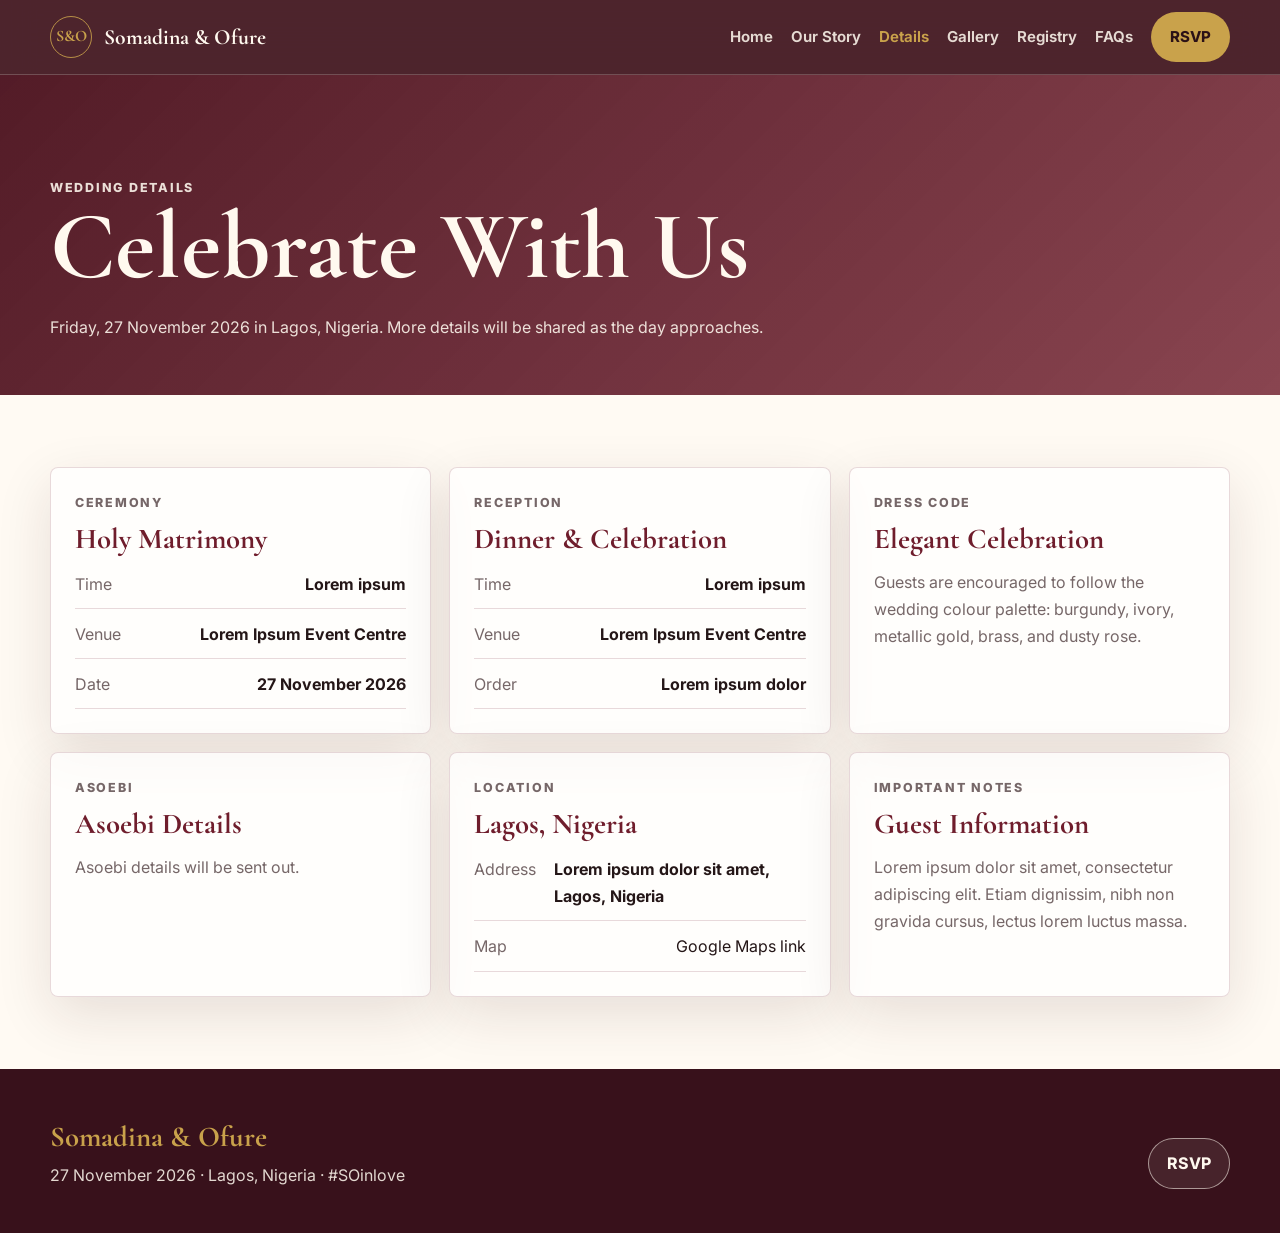
==== details.html @ b365c879 "commit1" ====
<!doctype html>
<html lang="en">
<head>
  <meta charset="utf-8">
  <meta name="viewport" content="width=device-width, initial-scale=1">
  <title>Wedding Details | Somadina &amp; Ofure</title>
  <link rel="preconnect" href="https://fonts.googleapis.com">
  <link rel="preconnect" href="https://fonts.gstatic.com" crossorigin>
  <link href="https://fonts.googleapis.com/css2?family=Cormorant+Garamond:wght@600;700&family=Inter:wght@400;600;700;800&display=swap" rel="stylesheet">
  <link rel="stylesheet" href="css/styles.css">
</head>
<body style="--hero-image: url('Harold & Somadina/JH Intro-98.jpg');">
  <header class="site-header"><nav class="nav" aria-label="Main navigation"><a class="brand" href="index.html"><span class="monogram">S&amp;O</span><span>Somadina &amp; Ofure</span></a><button class="nav-toggle" type="button" data-nav-toggle aria-label="Open menu" aria-expanded="false"><span></span></button><div class="nav-links"><a href="index.html">Home</a><a href="story.html">Our Story</a><a href="details.html">Details</a><a href="gallery.html">Gallery</a><a href="registry.html">Registry</a><a href="faq.html">FAQs</a><a class="rsvp-link" href="rsvp.html">RSVP</a></div></nav></header>
  <main>
    <section class="page-hero"><div class="hero-inner"><p class="eyebrow">Wedding Details</p><h1>Celebrate With Us</h1><p>Friday, 27 November 2026 in Lagos, Nigeria. More details will be shared as the day approaches.</p></div></section>
    <section class="section">
      <div class="grid grid-3">
        <article class="card card-pad reveal"><p class="eyebrow">Ceremony</p><h3>Holy Matrimony</h3><ul class="details-list"><li><span>Time</span><strong>Lorem ipsum</strong></li><li><span>Venue</span><strong>Lorem Ipsum Event Centre</strong></li><li><span>Date</span><strong>27 November 2026</strong></li></ul></article>
        <article class="card card-pad reveal"><p class="eyebrow">Reception</p><h3>Dinner &amp; Celebration</h3><ul class="details-list"><li><span>Time</span><strong>Lorem ipsum</strong></li><li><span>Venue</span><strong>Lorem Ipsum Event Centre</strong></li><li><span>Order</span><strong>Lorem ipsum dolor</strong></li></ul></article>
        <article class="card card-pad reveal"><p class="eyebrow">Dress Code</p><h3>Elegant Celebration</h3><p>Guests are encouraged to follow the wedding colour palette: burgundy, ivory, metallic gold, brass, and dusty rose.</p></article>
        <article class="card card-pad reveal"><p class="eyebrow">Asoebi</p><h3>Asoebi Details</h3><p>Asoebi details will be sent out.</p></article>
        <article class="card card-pad reveal"><p class="eyebrow">Location</p><h3>Lagos, Nigeria</h3><ul class="details-list"><li><span>Address</span><strong>Lorem ipsum dolor sit amet, Lagos, Nigeria</strong></li><li><span>Map</span><a href="#">Google Maps link</a></li></ul></article>
        <article class="card card-pad reveal"><p class="eyebrow">Important Notes</p><h3>Guest Information</h3><p>Lorem ipsum dolor sit amet, consectetur adipiscing elit. Etiam dignissim, nibh non gravida cursus, lectus lorem luctus massa.</p></article>
      </div>
    </section>
  </main>
  <footer class="site-footer"><div class="footer-inner"><div><strong>Somadina &amp; Ofure</strong><span>27 November 2026 &middot; Lagos, Nigeria &middot; #SOinlove</span></div><a class="btn btn-secondary" href="rsvp.html">RSVP</a></div></footer>
  <script src="js/main.js"></script>
</body>
</html>
---- css/styles.css ----
:root {
  --burgundy: #6f1d2c;
  --ivory: #fff9ef;
  --metallic-gold: #c9a24b;
  --brass: #a77a34;
  --dusty-rose: #d9a7a5;
  --deep-text: #241617;
  --muted-text: #766768;
  --border-color: rgba(111, 29, 44, 0.16);
  --background-color: #fffaf3;
  --white: #ffffff;
  --shadow: 0 18px 55px rgba(57, 24, 24, 0.12);
  --radius: 8px;
}

* {
  box-sizing: border-box;
}

html {
  scroll-behavior: smooth;
}

body {
  margin: 0;
  color: var(--deep-text);
  background: var(--background-color);
  font-family: "Inter", "Segoe UI", Arial, sans-serif;
  line-height: 1.7;
}

body.menu-open {
  overflow: hidden;
}

img {
  display: block;
  max-width: 100%;
}

a {
  color: inherit;
  text-decoration: none;
}

button,
input {
  font: inherit;
}

:focus-visible {
  outline: 3px solid rgba(201, 162, 75, 0.75);
  outline-offset: 3px;
}

.site-header {
  position: sticky;
  top: 0;
  z-index: 50;
  border-bottom: 1px solid rgba(255, 249, 239, 0.2);
  background: rgba(62, 18, 28, 0.92);
  color: var(--ivory);
  backdrop-filter: blur(18px);
}

.nav {
  width: min(1180px, calc(100% - 32px));
  margin: 0 auto;
  min-height: 74px;
  display: flex;
  align-items: center;
  justify-content: space-between;
  gap: 20px;
}

.brand {
  display: inline-flex;
  align-items: center;
  gap: 12px;
  font-family: "Cormorant Garamond", Georgia, serif;
  font-size: 1.35rem;
  font-weight: 700;
  letter-spacing: 0;
}

.monogram {
  width: 42px;
  height: 42px;
  display: grid;
  place-items: center;
  border: 1px solid rgba(201, 162, 75, 0.85);
  color: var(--metallic-gold);
  border-radius: 50%;
  font-family: "Cormorant Garamond", Georgia, serif;
  font-size: 1rem;
}

.nav-toggle {
  display: inline-grid;
  width: 44px;
  height: 44px;
  place-items: center;
  border: 1px solid rgba(255, 249, 239, 0.35);
  border-radius: 50%;
  color: var(--ivory);
  background: transparent;
  cursor: pointer;
}

.nav-toggle span,
.nav-toggle span::before,
.nav-toggle span::after {
  width: 19px;
  height: 2px;
  display: block;
  background: currentColor;
  content: "";
  transition: transform 0.25s ease, opacity 0.25s ease;
}

.nav-toggle span::before {
  transform: translateY(-7px);
}

.nav-toggle span::after {
  transform: translateY(5px);
}

.menu-open .nav-toggle span {
  background: transparent;
}

.menu-open .nav-toggle span::before {
  background: var(--ivory);
  transform: translateY(2px) rotate(45deg);
}

.menu-open .nav-toggle span::after {
  background: var(--ivory);
  transform: translateY(0) rotate(-45deg);
}

.nav-links {
  position: fixed;
  inset: 74px 0 auto 0;
  display: none;
  flex-direction: column;
  gap: 10px;
  padding: 22px 24px 28px;
  border-bottom: 1px solid rgba(255, 249, 239, 0.16);
  background: rgba(62, 18, 28, 0.98);
}

.menu-open .nav-links {
  display: flex;
}

.nav-links a {
  padding: 10px 0;
  color: rgba(255, 249, 239, 0.86);
  font-size: 0.94rem;
  font-weight: 650;
}

.nav-links a.active,
.nav-links a:hover {
  color: var(--metallic-gold);
}

.nav-links .rsvp-link,
.btn {
  display: inline-flex;
  align-items: center;
  justify-content: center;
  min-height: 44px;
  padding: 11px 18px;
  border: 1px solid transparent;
  border-radius: 999px;
  cursor: pointer;
  font-weight: 750;
  transition: transform 0.2s ease, background 0.2s ease, color 0.2s ease, border-color 0.2s ease;
}

.nav-links .rsvp-link,
.btn-primary {
  background: var(--metallic-gold);
  color: #2b1116;
}

.btn-secondary {
  border-color: rgba(255, 249, 239, 0.55);
  color: var(--ivory);
  background: rgba(255, 249, 239, 0.08);
}

.btn-outline {
  border-color: var(--border-color);
  color: var(--burgundy);
  background: transparent;
}

.btn:hover,
.nav-links .rsvp-link:hover {
  transform: translateY(-2px);
}

.hero {
  min-height: calc(100vh - 74px);
  min-height: calc(100svh - 74px);
  display: grid;
  align-items: end;
  padding: 96px 0 44px;
  color: var(--ivory);
  background:
    linear-gradient(180deg, rgba(63, 16, 28, 0.42), rgba(63, 16, 28, 0.92)),
    var(--hero-image) center/cover no-repeat;
}

.hero-inner,
.section,
.footer-inner {
  width: min(1180px, calc(100% - 32px));
  margin: 0 auto;
}

.eyebrow {
  margin: 0 0 10px;
  color: var(--metallic-gold);
  font-size: 0.78rem;
  font-weight: 800;
  letter-spacing: 0.14em;
  text-transform: uppercase;
}

h1,
h2,
h3 {
  margin: 0;
  font-family: "Cormorant Garamond", Georgia, serif;
  font-weight: 700;
  line-height: 1.02;
}

.hero h1 {
  max-width: 900px;
  font-size: clamp(4rem, 15vw, 9rem);
}

.hero-meta {
  display: flex;
  flex-wrap: wrap;
  gap: 10px 18px;
  margin: 18px 0 28px;
  color: rgba(255, 249, 239, 0.9);
  font-weight: 650;
}

.hero-actions,
.cta-row {
  display: flex;
  flex-wrap: wrap;
  gap: 12px;
}

.countdown {
  display: grid;
  grid-template-columns: repeat(2, minmax(0, 1fr));
  gap: 10px;
  margin-top: 34px;
  max-width: 620px;
}

.countdown div {
  padding: 14px 12px;
  border: 1px solid rgba(255, 249, 239, 0.2);
  border-radius: var(--radius);
  background: rgba(255, 249, 239, 0.1);
  backdrop-filter: blur(10px);
}

.countdown strong {
  display: block;
  font-family: "Cormorant Garamond", Georgia, serif;
  font-size: 2.1rem;
  line-height: 1;
}

.countdown span {
  color: rgba(255, 249, 239, 0.78);
  font-size: 0.78rem;
  font-weight: 750;
  text-transform: uppercase;
}

.page-hero {
  padding: 84px 0 54px;
  color: var(--ivory);
  background:
    linear-gradient(135deg, rgba(76, 18, 31, 0.96), rgba(111, 29, 44, 0.82)),
    var(--hero-image) center/cover no-repeat;
}

.page-hero p {
  max-width: 740px;
  margin: 18px 0 0;
  color: rgba(255, 249, 239, 0.88);
}

.page-hero h1 {
  font-size: clamp(3rem, 14vw, 6rem);
}

.section {
  padding: 72px 0;
}

.section-narrow {
  max-width: 860px;
}

.section-title {
  margin-bottom: 28px;
}

.section-title h2 {
  color: var(--burgundy);
  font-size: clamp(2.4rem, 9vw, 4.6rem);
}

.section-title p {
  max-width: 700px;
  margin: 12px 0 0;
  color: var(--muted-text);
}

.gold-divider {
  width: 88px;
  height: 1px;
  margin: 22px 0;
  background: linear-gradient(90deg, var(--metallic-gold), transparent);
}

.grid {
  display: grid;
  gap: 18px;
}

.grid-2,
.grid-3 {
  grid-template-columns: 1fr;
}

.card {
  border: 1px solid var(--border-color);
  border-radius: var(--radius);
  background: rgba(255, 255, 255, 0.72);
  box-shadow: var(--shadow);
}

.card-pad {
  padding: 24px;
}

.card h3 {
  color: var(--burgundy);
  font-size: 1.8rem;
}

.card p {
  color: var(--muted-text);
}

.scripture {
  position: relative;
  padding: 34px 0;
  font-family: "Cormorant Garamond", Georgia, serif;
  color: var(--burgundy);
  font-size: clamp(2rem, 8vw, 3.7rem);
  line-height: 1.1;
}

.welcome-copy p {
  color: var(--muted-text);
}

.feature-image {
  min-height: 420px;
  border-radius: var(--radius);
  background: var(--hero-image) center/cover no-repeat;
  box-shadow: var(--shadow);
}

.preview-strip {
  display: grid;
  grid-template-columns: repeat(2, minmax(0, 1fr));
  gap: 10px;
}

.preview-strip img {
  width: 100%;
  aspect-ratio: 1 / 1.18;
  object-fit: cover;
  border-radius: var(--radius);
}

.story-body {
  max-width: 820px;
  margin: 0 auto;
  color: #3a2829;
  font-size: 1.05rem;
}

.story-body p {
  margin: 0 0 22px;
}

.story-callout {
  margin: 34px 0;
  padding: 26px;
  border-left: 4px solid var(--metallic-gold);
  background: #fff;
  color: var(--burgundy);
  font-family: "Cormorant Garamond", Georgia, serif;
  font-size: 1.7rem;
  line-height: 1.2;
  box-shadow: var(--shadow);
}

.details-list {
  display: grid;
  gap: 12px;
  margin: 18px 0 0;
  padding: 0;
  list-style: none;
}

.details-list li {
  display: flex;
  justify-content: space-between;
  gap: 18px;
  padding-bottom: 10px;
  border-bottom: 1px solid var(--border-color);
}

.details-list span:first-child {
  color: var(--muted-text);
}

.gallery-grid {
  column-count: 1;
  column-gap: 14px;
}

.gallery-item {
  width: 100%;
  margin: 0 0 14px;
  padding: 0;
  border: 0;
  border-radius: var(--radius);
  overflow: hidden;
  background: transparent;
  cursor: zoom-in;
  break-inside: avoid;
  box-shadow: 0 12px 38px rgba(57, 24, 24, 0.12);
}

.gallery-item img {
  width: 100%;
  height: auto;
  transition: transform 0.35s ease, filter 0.35s ease;
}

.gallery-item:hover img {
  transform: scale(1.035);
  filter: saturate(1.08);
}

.lightbox {
  position: fixed;
  inset: 0;
  z-index: 100;
  display: none;
  align-items: center;
  justify-content: center;
  padding: 70px 16px 28px;
  background: rgba(25, 10, 14, 0.92);
}

.lightbox.open {
  display: flex;
}

.lightbox img {
  max-width: min(100%, 1120px);
  max-height: 82vh;
  object-fit: contain;
  border-radius: var(--radius);
}

.lightbox button {
  position: absolute;
  border: 1px solid rgba(255, 249, 239, 0.28);
  border-radius: 50%;
  color: var(--ivory);
  background: rgba(255, 249, 239, 0.1);
  cursor: pointer;
}

.lightbox-close {
  top: 18px;
  right: 18px;
  width: 46px;
  height: 46px;
}

.lightbox-prev,
.lightbox-next {
  top: 50%;
  width: 44px;
  height: 44px;
}

.lightbox-prev {
  left: 14px;
}

.lightbox-next {
  right: 14px;
}

.toast {
  position: fixed;
  left: 50%;
  bottom: 24px;
  z-index: 120;
  padding: 12px 18px;
  border-radius: 999px;
  color: var(--ivory);
  background: var(--burgundy);
  opacity: 0;
  pointer-events: none;
  transform: translate(-50%, 14px);
  transition: opacity 0.22s ease, transform 0.22s ease;
}

.toast.show {
  opacity: 1;
  transform: translate(-50%, 0);
}

.account-number {
  font-size: 1.35rem;
  font-weight: 850;
  color: var(--burgundy);
}

.gift-actions {
  display: flex;
  flex-wrap: wrap;
  gap: 10px;
  margin-top: 18px;
}

.faq-item {
  border-bottom: 1px solid var(--border-color);
}

.faq-question {
  width: 100%;
  display: flex;
  justify-content: space-between;
  gap: 18px;
  padding: 20px 0;
  border: 0;
  color: var(--burgundy);
  background: transparent;
  cursor: pointer;
  text-align: left;
  font-weight: 800;
}

.faq-question::after {
  content: "+";
  color: var(--metallic-gold);
  font-size: 1.4rem;
}

.faq-item.open .faq-question::after {
  content: "-";
}

.faq-answer {
  display: none;
  padding: 0 0 22px;
  color: var(--muted-text);
}

.faq-item.open .faq-answer {
  display: block;
}

.rsvp-frame {
  min-height: 620px;
  overflow: hidden;
}

.rsvp-frame iframe {
  width: 100%;
  min-height: 620px;
  border: 0;
  background: var(--white);
}

.rsvp-closed .rsvp-frame {
  display: none;
}

.closed-banner {
  display: none;
  padding: 24px;
  border: 1px solid rgba(111, 29, 44, 0.24);
  border-radius: var(--radius);
  color: var(--burgundy);
  background: rgba(217, 167, 165, 0.2);
  font-weight: 800;
}

.rsvp-closed .closed-banner {
  display: block;
}

.site-footer {
  padding: 44px 0;
  color: rgba(255, 249, 239, 0.86);
  background: #38111b;
}

.footer-inner {
  display: grid;
  gap: 20px;
}

.footer-inner strong {
  display: block;
  color: var(--metallic-gold);
  font-family: "Cormorant Garamond", Georgia, serif;
  font-size: 1.8rem;
}

.reveal {
  opacity: 0;
  transform: translateY(18px);
  transition: opacity 0.6s ease, transform 0.6s ease;
}

.reveal.in-view {
  opacity: 1;
  transform: translateY(0);
}

@media (min-width: 620px) {
  .countdown {
    grid-template-columns: repeat(4, minmax(0, 1fr));
  }

  .preview-strip {
    grid-template-columns: repeat(4, minmax(0, 1fr));
  }

  .gallery-grid {
    column-count: 2;
  }
}

@media (min-width: 860px) {
  .nav-toggle {
    display: none;
  }

  .nav-links {
    position: static;
    display: flex;
    flex-direction: row;
    align-items: center;
    gap: 18px;
    padding: 0;
    border: 0;
    background: transparent;
  }

  .nav-links a {
    padding: 0;
  }

  .grid-2 {
    grid-template-columns: repeat(2, minmax(0, 1fr));
  }

  .grid-3 {
    grid-template-columns: repeat(3, minmax(0, 1fr));
  }

  .gallery-grid {
    column-count: 3;
  }

  .footer-inner {
    grid-template-columns: 1fr auto;
    align-items: end;
  }
}

@media (min-width: 1180px) {
  .gallery-grid {
    column-count: 4;
  }
}
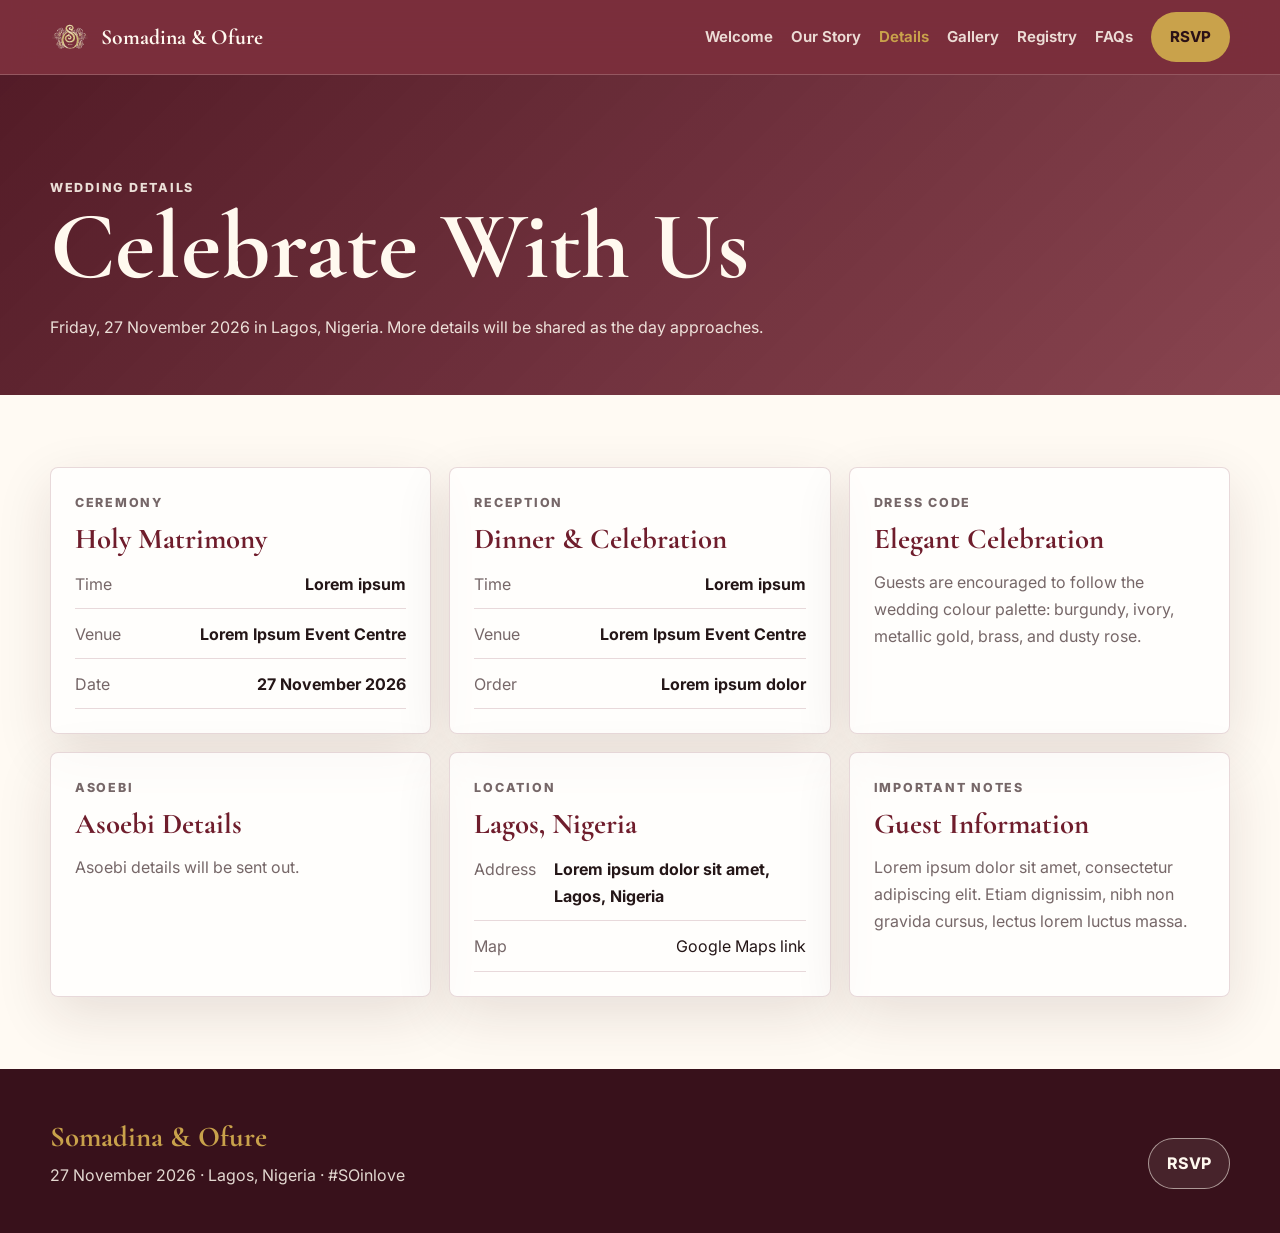
==== commit be709e1d: "page edits" ====
--- a/details.html
+++ b/details.html
@@ -3,14 +3,16 @@
 <head>
   <meta charset="utf-8">
   <meta name="viewport" content="width=device-width, initial-scale=1">
+  <style>html{background:#6f1d2c;}</style>
   <title>Wedding Details | Somadina &amp; Ofure</title>
   <link rel="preconnect" href="https://fonts.googleapis.com">
   <link rel="preconnect" href="https://fonts.gstatic.com" crossorigin>
   <link href="https://fonts.googleapis.com/css2?family=Cormorant+Garamond:wght@600;700&family=Inter:wght@400;600;700;800&display=swap" rel="stylesheet">
+  <link rel="icon" href="assets/favicon and logo.png" type="image/png">
   <link rel="stylesheet" href="css/styles.css">
 </head>
 <body style="--hero-image: url('Harold & Somadina/JH Intro-98.jpg');">
-  <header class="site-header"><nav class="nav" aria-label="Main navigation"><a class="brand" href="index.html"><span class="monogram">S&amp;O</span><span>Somadina &amp; Ofure</span></a><button class="nav-toggle" type="button" data-nav-toggle aria-label="Open menu" aria-expanded="false"><span></span></button><div class="nav-links"><a href="index.html">Home</a><a href="story.html">Our Story</a><a href="details.html">Details</a><a href="gallery.html">Gallery</a><a href="registry.html">Registry</a><a href="faq.html">FAQs</a><a class="rsvp-link" href="rsvp.html">RSVP</a></div></nav></header>
+  <header class="site-header"><nav class="nav" aria-label="Main navigation"><a class="brand" href="index.html"><img class="brand-logo" src="assets/favicon and logo.png" alt="Somadina &amp; Ofure"><span>Somadina &amp; Ofure</span></a><button class="nav-toggle" type="button" data-nav-toggle aria-label="Open menu" aria-expanded="false"><span></span></button><div class="nav-links"><a href="home.html">Welcome</a><a href="story.html">Our Story</a><a href="details.html">Details</a><a href="gallery.html">Gallery</a><a href="registry.html">Registry</a><a href="faq.html">FAQs</a><a class="rsvp-link" href="rsvp.html">RSVP</a></div></nav></header>
   <main>
     <section class="page-hero"><div class="hero-inner"><p class="eyebrow">Wedding Details</p><h1>Celebrate With Us</h1><p>Friday, 27 November 2026 in Lagos, Nigeria. More details will be shared as the day approaches.</p></div></section>
     <section class="section">
@@ -25,6 +27,6 @@
     </section>
   </main>
   <footer class="site-footer"><div class="footer-inner"><div><strong>Somadina &amp; Ofure</strong><span>27 November 2026 &middot; Lagos, Nigeria &middot; #SOinlove</span></div><a class="btn btn-secondary" href="rsvp.html">RSVP</a></div></footer>
-  <script src="js/main.js"></script>
+  <script src="js/main.js?v=20260717-homepage"></script>
 </body>
 </html>
--- a/css/styles.css
+++ b/css/styles.css
@@ -13,6 +13,24 @@
   --radius: 8px;
 }
 
+@view-transition {
+  navigation: auto;
+}
+
+::view-transition-old(root),
+::view-transition-new(root) {
+  animation-duration: 0.55s;
+  animation-timing-function: ease;
+}
+
+@media (prefers-reduced-motion: reduce) {
+  ::view-transition-group(*),
+  ::view-transition-old(*),
+  ::view-transition-new(*) {
+    animation: none !important;
+  }
+}
+
 * {
   box-sizing: border-box;
 }
@@ -58,7 +76,7 @@
   top: 0;
   z-index: 50;
   border-bottom: 1px solid rgba(255, 249, 239, 0.2);
-  background: rgba(62, 18, 28, 0.92);
+  background: rgba(111, 29, 44, 0.92);
   color: var(--ivory);
   backdrop-filter: blur(18px);
 }
@@ -83,16 +101,10 @@
   letter-spacing: 0;
 }
 
-.monogram {
-  width: 42px;
-  height: 42px;
-  display: grid;
-  place-items: center;
-  border: 1px solid rgba(201, 162, 75, 0.85);
-  color: var(--metallic-gold);
-  border-radius: 50%;
-  font-family: "Cormorant Garamond", Georgia, serif;
-  font-size: 1rem;
+.brand-logo {
+  display: block;
+  height: 40px;
+  width: auto;
 }
 
 .nav-toggle {
@@ -187,6 +199,11 @@
   color: #2b1116;
 }
 
+.nav-links .rsvp-link:hover,
+.nav-links .rsvp-link.active {
+  color: var(--ivory);
+}
+
 .btn-secondary {
   border-color: rgba(255, 249, 239, 0.55);
   color: var(--ivory);
@@ -202,18 +219,6 @@
 .btn:hover,
 .nav-links .rsvp-link:hover {
   transform: translateY(-2px);
-}
-
-.hero {
-  min-height: calc(100vh - 74px);
-  min-height: calc(100svh - 74px);
-  display: grid;
-  align-items: end;
-  padding: 96px 0 44px;
-  color: var(--ivory);
-  background:
-    linear-gradient(180deg, rgba(63, 16, 28, 0.42), rgba(63, 16, 28, 0.92)),
-    var(--hero-image) center/cover no-repeat;
 }
 
 .hero-inner,
@@ -221,6 +226,11 @@
 .footer-inner {
   width: min(1180px, calc(100% - 32px));
   margin: 0 auto;
+}
+
+.hero-inner {
+  position: relative;
+  z-index: 2;
 }
 
 .eyebrow {
@@ -241,57 +251,6 @@
   line-height: 1.02;
 }
 
-.hero h1 {
-  max-width: 900px;
-  font-size: clamp(4rem, 15vw, 9rem);
-}
-
-.hero-meta {
-  display: flex;
-  flex-wrap: wrap;
-  gap: 10px 18px;
-  margin: 18px 0 28px;
-  color: rgba(255, 249, 239, 0.9);
-  font-weight: 650;
-}
-
-.hero-actions,
-.cta-row {
-  display: flex;
-  flex-wrap: wrap;
-  gap: 12px;
-}
-
-.countdown {
-  display: grid;
-  grid-template-columns: repeat(2, minmax(0, 1fr));
-  gap: 10px;
-  margin-top: 34px;
-  max-width: 620px;
-}
-
-.countdown div {
-  padding: 14px 12px;
-  border: 1px solid rgba(255, 249, 239, 0.2);
-  border-radius: var(--radius);
-  background: rgba(255, 249, 239, 0.1);
-  backdrop-filter: blur(10px);
-}
-
-.countdown strong {
-  display: block;
-  font-family: "Cormorant Garamond", Georgia, serif;
-  font-size: 2.1rem;
-  line-height: 1;
-}
-
-.countdown span {
-  color: rgba(255, 249, 239, 0.78);
-  font-size: 0.78rem;
-  font-weight: 750;
-  text-transform: uppercase;
-}
-
 .page-hero {
   padding: 84px 0 54px;
   color: var(--ivory);
@@ -368,39 +327,6 @@
 
 .card p {
   color: var(--muted-text);
-}
-
-.scripture {
-  position: relative;
-  padding: 34px 0;
-  font-family: "Cormorant Garamond", Georgia, serif;
-  color: var(--burgundy);
-  font-size: clamp(2rem, 8vw, 3.7rem);
-  line-height: 1.1;
-}
-
-.welcome-copy p {
-  color: var(--muted-text);
-}
-
-.feature-image {
-  min-height: 420px;
-  border-radius: var(--radius);
-  background: var(--hero-image) center/cover no-repeat;
-  box-shadow: var(--shadow);
-}
-
-.preview-strip {
-  display: grid;
-  grid-template-columns: repeat(2, minmax(0, 1fr));
-  gap: 10px;
-}
-
-.preview-strip img {
-  width: 100%;
-  aspect-ratio: 1 / 1.18;
-  object-fit: cover;
-  border-radius: var(--radius);
 }
 
 .story-body {
@@ -659,14 +585,6 @@
 }
 
 @media (min-width: 620px) {
-  .countdown {
-    grid-template-columns: repeat(4, minmax(0, 1fr));
-  }
-
-  .preview-strip {
-    grid-template-columns: repeat(4, minmax(0, 1fr));
-  }
-
   .gallery-grid {
     column-count: 2;
   }
@@ -715,3 +633,445 @@
     column-count: 4;
   }
 }
+
+@media (prefers-reduced-motion: reduce) {
+  html {
+    scroll-behavior: auto;
+  }
+
+  .reveal,
+  .site-header {
+    transition: none;
+  }
+
+  .envelope-gate {
+    transition: none;
+  }
+
+  .marquee-track,
+  .gallery-marquee-row {
+    animation: none;
+  }
+}
+
+/* Envelope entrance gate */
+html.gate-active,
+html.gate-active body {
+  height: 100%;
+  overflow: hidden;
+}
+
+.envelope-gate {
+  position: fixed;
+  inset: 0;
+  z-index: 200;
+  display: flex;
+  height: 100vh;
+  height: 100svh;
+  width: 100vw;
+  overflow: hidden;
+  background-color: var(--burgundy);
+  color: var(--ivory);
+  cursor: pointer;
+  transition: opacity 0.6s ease;
+}
+
+.envelope-gate::before {
+  content: "";
+  position: absolute;
+  inset: -24px;
+  z-index: 0;
+  background-image: url('../assets/background_texture.png');
+  background-size: cover;
+  background-position: center;
+  background-repeat: no-repeat;
+  filter: blur(7px);
+  transform: scale(1.04);
+}
+
+.envelope-gate::after {
+  content: "";
+  position: absolute;
+  inset: 0;
+  z-index: 1;
+  background: rgba(58, 16, 26, 0.45);
+}
+
+.envelope-gate[hidden] {
+  display: none;
+}
+
+.envelope-gate.is-leaving {
+  opacity: 0;
+  pointer-events: none;
+}
+
+.envelope-gate-inner {
+  position: relative;
+  z-index: 2;
+  margin: auto;
+  width: min(99vw, 2250px);
+  max-height: 100%;
+  display: flex;
+  flex-direction: column;
+  align-items: center;
+  justify-content: center;
+  padding: clamp(4px, 0.6vh, 10px) 16px;
+  text-align: center;
+}
+
+.envelope-gate-inner:focus-visible {
+  outline: 2px solid var(--metallic-gold);
+  outline-offset: 6px;
+}
+
+.envelope-eyebrow,
+.envelope-cta {
+  font-family: "Times New Roman", Times, serif;
+}
+
+.envelope-eyebrow {
+  margin: 0 0 clamp(0px, 0.3vh, 4px);
+  color: var(--metallic-gold);
+  font-size: clamp(1.8rem, 4.6vh, 3.4rem);
+  font-weight: 700;
+  letter-spacing: 0.32em;
+  text-transform: uppercase;
+}
+
+.envelope-visual {
+  flex-shrink: 0;
+  width: min(100vmin, 2200px);
+  height: auto;
+  max-width: 100%;
+}
+
+.envelope-cta {
+  margin: clamp(4px, 1vh, 16px) 0 0;
+  font-size: clamp(0.75rem, 2vh, 1.4rem);
+  font-weight: 700;
+  letter-spacing: 0.24em;
+  text-transform: uppercase;
+  color: rgba(255, 249, 239, 0.78);
+}
+
+/* Homepage: intro hero (envelope + invite) */
+.intro-hero {
+  overflow: hidden;
+  padding: 72px 0;
+  background: var(--burgundy);
+}
+
+.intro-hero-inner {
+  position: relative;
+  width: min(1180px, calc(100% - 32px));
+  margin: 0 auto;
+  display: flex;
+  align-items: center;
+  justify-content: center;
+  min-height: clamp(300px, 44vw, 540px);
+}
+
+.intro-envelope {
+  width: min(560px, 62vw);
+  height: auto;
+}
+
+.intro-invite {
+  position: absolute;
+  top: 36%;
+  left: 68%;
+  transform: translate(-50%, -50%);
+  width: min(280px, 30vw);
+  height: auto;
+  filter: drop-shadow(0 18px 32px rgba(20, 6, 10, 0.35));
+}
+
+/* Homepage: elegant countdown */
+.countdown-section {
+  position: relative;
+  overflow: hidden;
+  padding: 72px 0;
+  background: var(--ivory);
+}
+
+.countdown-flower {
+  position: absolute;
+  z-index: 0;
+  pointer-events: none;
+  max-width: none;
+}
+
+.countdown-flower--bouquet {
+  top: -8%;
+  right: -5%;
+  width: clamp(150px, 22vw, 320px);
+}
+
+.countdown-flower--rose {
+  bottom: -8%;
+  left: -5%;
+  width: clamp(130px, 18vw, 260px);
+}
+
+.countdown-inner {
+  position: relative;
+  z-index: 1;
+  width: min(720px, calc(100% - 32px));
+  margin: 0 auto;
+  text-align: center;
+}
+
+.countdown-eyebrow {
+  margin: 0 0 24px;
+  color: var(--metallic-gold);
+  font-size: 0.8rem;
+  font-weight: 800;
+  letter-spacing: 0.32em;
+  text-transform: uppercase;
+}
+
+.countdown-elegant {
+  display: flex;
+  align-items: center;
+  justify-content: center;
+  gap: clamp(10px, 2.4vw, 30px);
+  flex-wrap: wrap;
+}
+
+.countdown-unit {
+  display: flex;
+  flex-direction: column;
+  align-items: center;
+  gap: 6px;
+  min-width: 64px;
+}
+
+.countdown-unit strong {
+  font-family: "Cormorant Garamond", Georgia, serif;
+  font-weight: 700;
+  font-size: clamp(2.6rem, 7vw, 4.2rem);
+  line-height: 1;
+  color: var(--burgundy);
+}
+
+.countdown-unit span {
+  font-size: 0.7rem;
+  font-weight: 750;
+  letter-spacing: 0.18em;
+  text-transform: uppercase;
+  color: var(--muted-text);
+}
+
+.countdown-divider {
+  align-self: center;
+  width: 1px;
+  height: clamp(38px, 6vw, 60px);
+  background: linear-gradient(180deg, transparent, var(--metallic-gold), transparent);
+}
+
+/* Homepage: RSVP plaque + love story */
+.rsvp-story-grid {
+  gap: 24px;
+}
+
+.rsvp-plaque {
+  display: flex;
+  flex-direction: column;
+  align-items: center;
+  justify-content: center;
+  gap: 8px;
+  min-height: 260px;
+  padding: 40px 24px;
+  border: 1px solid rgba(201, 162, 75, 0.55);
+  border-radius: var(--radius);
+  background: linear-gradient(160deg, #4c1220, var(--burgundy) 60%, #5c1725);
+  color: var(--ivory);
+  text-align: center;
+  box-shadow: var(--shadow);
+  transition: transform 0.25s ease, box-shadow 0.25s ease;
+}
+
+.rsvp-plaque:hover {
+  transform: translateY(-4px);
+  box-shadow: 0 22px 60px rgba(57, 24, 24, 0.22);
+}
+
+.rsvp-plaque-line {
+  font-size: 0.85rem;
+  font-weight: 700;
+  letter-spacing: 0.2em;
+  text-transform: uppercase;
+  color: rgba(255, 249, 239, 0.72);
+}
+
+.rsvp-plaque-word {
+  font-family: "Cormorant Garamond", Georgia, serif;
+  font-weight: 700;
+  font-size: clamp(2.6rem, 6vw, 3.6rem);
+  letter-spacing: 0.06em;
+  color: var(--metallic-gold);
+}
+
+.love-story-card {
+  display: flex;
+  flex-direction: column;
+  align-items: center;
+  gap: 16px;
+  min-height: 260px;
+  padding: 18px 18px 24px;
+  border: 1px solid var(--border-color);
+  border-radius: var(--radius);
+  background: var(--white);
+  box-shadow: var(--shadow);
+  text-align: center;
+  transition: transform 0.25s ease, box-shadow 0.25s ease;
+}
+
+.love-story-card:hover {
+  transform: translateY(-4px);
+  box-shadow: 0 22px 60px rgba(57, 24, 24, 0.16);
+}
+
+.love-story-photo {
+  display: block;
+  width: 100%;
+  aspect-ratio: 4 / 3;
+  overflow: hidden;
+  border-radius: calc(var(--radius) - 2px);
+}
+
+.love-story-photo img {
+  width: 100%;
+  height: 100%;
+  object-fit: cover;
+}
+
+.love-story-caption {
+  font-family: "Cormorant Garamond", Georgia, serif;
+  font-weight: 700;
+  font-size: 1.6rem;
+  color: var(--burgundy);
+}
+
+/* Homepage: full-bleed marquee sections */
+.section-bleed {
+  padding: 72px 0;
+  overflow: hidden;
+}
+
+.details-marquee {
+  display: block;
+  width: 100%;
+  overflow: hidden;
+  padding: 26px 0;
+  background: var(--burgundy);
+  cursor: pointer;
+}
+
+.marquee-track {
+  display: inline-flex;
+  width: max-content;
+  align-items: center;
+  gap: 18px;
+  white-space: nowrap;
+  animation: marquee-scroll 26s linear infinite;
+  will-change: transform;
+}
+
+.details-marquee:hover .marquee-track {
+  animation-play-state: paused;
+}
+
+.marquee-track span {
+  font-family: "Cormorant Garamond", Georgia, serif;
+  font-size: clamp(1.4rem, 3.4vw, 2.2rem);
+  font-weight: 700;
+  letter-spacing: 0.08em;
+  text-transform: uppercase;
+  color: var(--metallic-gold);
+}
+
+.marquee-track span.dot {
+  color: rgba(201, 162, 75, 0.45);
+  font-size: 1rem;
+}
+
+.details-marquee:hover .marquee-track span:not(.dot):hover {
+  color: var(--ivory);
+  text-decoration: underline;
+}
+
+.gallery-marquee {
+  display: block;
+  width: 100%;
+  overflow: hidden;
+  padding: 40px 0 48px;
+  background: var(--burgundy);
+  cursor: pointer;
+}
+
+.gallery-marquee-label {
+  margin: 0 0 24px;
+  color: var(--metallic-gold);
+  font-family: "Cormorant Garamond", Georgia, serif;
+  font-weight: 700;
+  font-size: clamp(1.8rem, 5vw, 2.8rem);
+  text-align: center;
+  letter-spacing: 0.06em;
+  text-transform: uppercase;
+}
+
+.gallery-marquee-row {
+  display: flex;
+  width: max-content;
+  gap: 14px;
+  margin-bottom: 14px;
+  animation: marquee-scroll 42s linear infinite;
+  will-change: transform;
+}
+
+.gallery-marquee-row--reverse {
+  animation-direction: reverse;
+}
+
+.gallery-marquee-row:has(img:hover) {
+  animation-play-state: paused;
+}
+
+.gallery-marquee-row img {
+  width: clamp(120px, 16vw, 200px);
+  height: clamp(120px, 16vw, 200px);
+  object-fit: cover;
+  border-radius: var(--radius);
+  box-shadow: 0 12px 30px rgba(20, 6, 10, 0.3);
+  transition: transform 0.2s ease, box-shadow 0.2s ease;
+}
+
+.gallery-marquee-row img:hover {
+  position: relative;
+  z-index: 2;
+  transform: scale(1.12);
+  box-shadow: 0 18px 40px rgba(20, 6, 10, 0.45);
+}
+
+@keyframes marquee-scroll {
+  from {
+    transform: translateX(0);
+  }
+  to {
+    transform: translateX(-50%);
+  }
+}
+
+@media (max-width: 420px) {
+  .countdown-divider {
+    display: none;
+  }
+}
+
+@media (min-width: 860px) {
+  .rsvp-story-grid {
+    gap: 32px;
+  }
+}
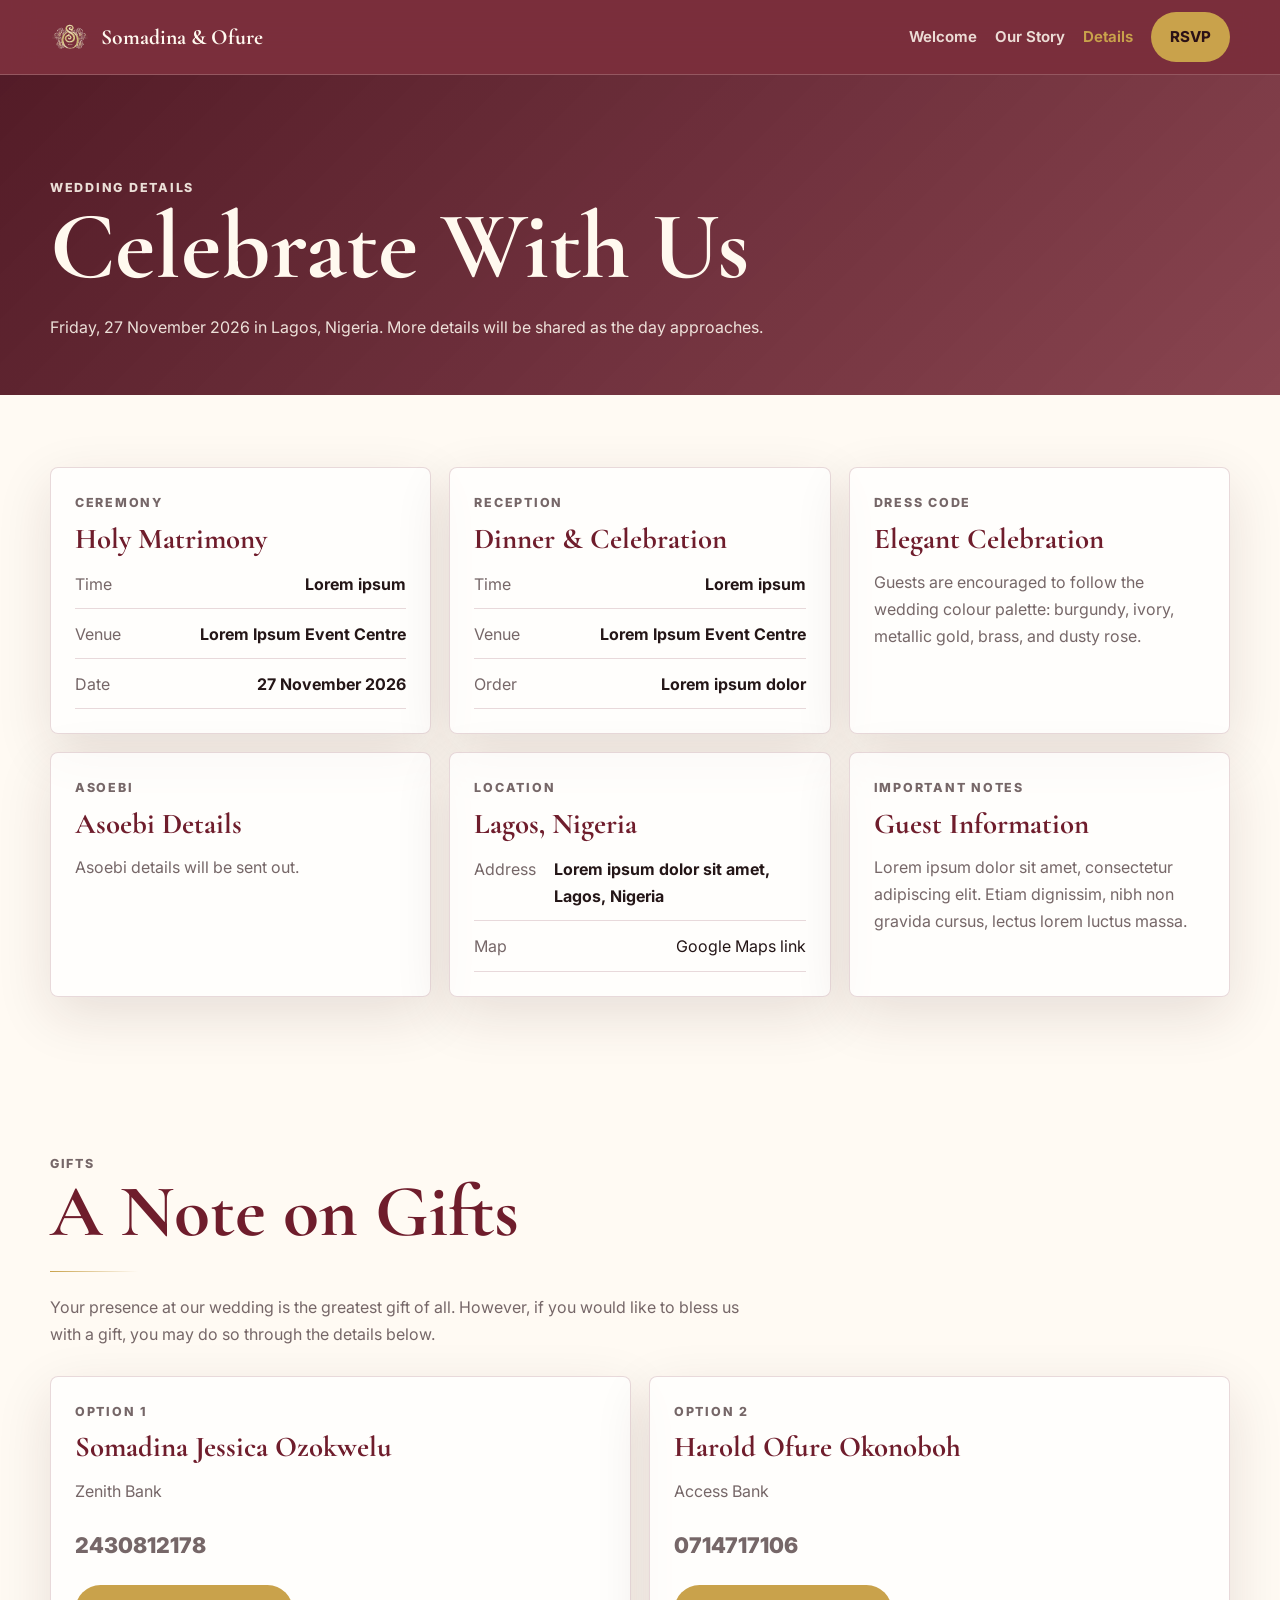
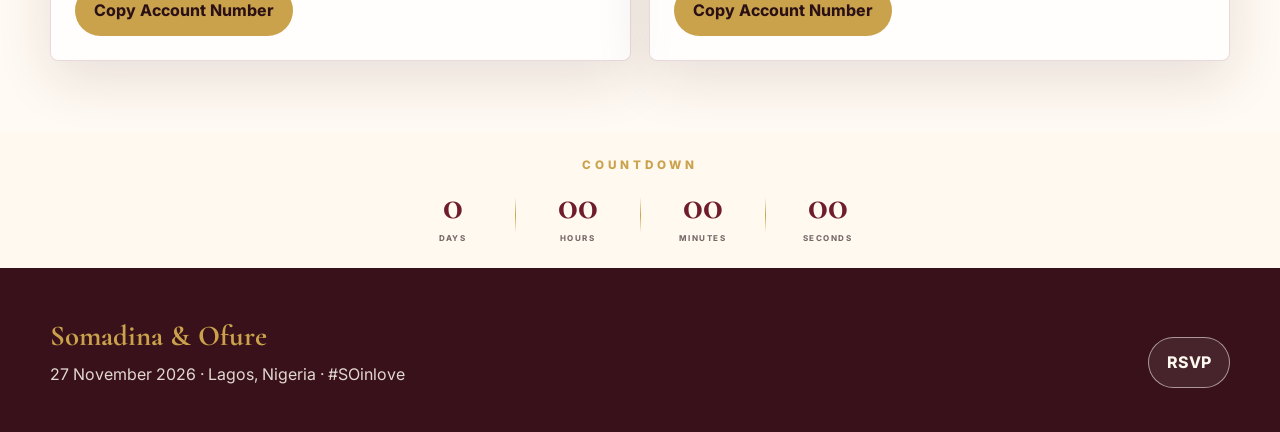
==== commit 82d3ccd7: "final changes" ====
--- a/details.html
+++ b/details.html
@@ -9,10 +9,10 @@
   <link rel="preconnect" href="https://fonts.gstatic.com" crossorigin>
   <link href="https://fonts.googleapis.com/css2?family=Cormorant+Garamond:wght@600;700&family=Inter:wght@400;600;700;800&display=swap" rel="stylesheet">
   <link rel="icon" href="assets/favicon and logo.png" type="image/png">
-  <link rel="stylesheet" href="css/styles.css">
+  <link rel="stylesheet" href="css/styles.css?v=20260718-final">
 </head>
 <body style="--hero-image: url('Harold & Somadina/JH Intro-98.jpg');">
-  <header class="site-header"><nav class="nav" aria-label="Main navigation"><a class="brand" href="index.html"><img class="brand-logo" src="assets/favicon and logo.png" alt="Somadina &amp; Ofure"><span>Somadina &amp; Ofure</span></a><button class="nav-toggle" type="button" data-nav-toggle aria-label="Open menu" aria-expanded="false"><span></span></button><div class="nav-links"><a href="home.html">Welcome</a><a href="story.html">Our Story</a><a href="details.html">Details</a><a href="gallery.html">Gallery</a><a href="registry.html">Registry</a><a href="faq.html">FAQs</a><a class="rsvp-link" href="rsvp.html">RSVP</a></div></nav></header>
+  <header class="site-header"><nav class="nav" aria-label="Main navigation"><a class="brand" href="index.html"><img class="brand-logo" src="assets/favicon and logo.png" alt="Somadina &amp; Ofure"><span>Somadina &amp; Ofure</span></a><button class="nav-toggle" type="button" data-nav-toggle aria-label="Open menu" aria-expanded="false"><span></span></button><div class="nav-links"><a href="welcome.html">Welcome</a><a href="story.html">Our Story</a><a href="details.html">Details</a><a class="rsvp-link" href="rsvp.html">RSVP</a></div></nav></header>
   <main>
     <section class="page-hero"><div class="hero-inner"><p class="eyebrow">Wedding Details</p><h1>Celebrate With Us</h1><p>Friday, 27 November 2026 in Lagos, Nigeria. More details will be shared as the day approaches.</p></div></section>
     <section class="section">
@@ -25,8 +25,46 @@
         <article class="card card-pad reveal"><p class="eyebrow">Important Notes</p><h3>Guest Information</h3><p>Lorem ipsum dolor sit amet, consectetur adipiscing elit. Etiam dignissim, nibh non gravida cursus, lectus lorem luctus massa.</p></article>
       </div>
     </section>
+
+    <section class="section">
+      <div class="section-title reveal"><p class="eyebrow">Gifts</p><h2>A Note on Gifts</h2><div class="gold-divider"></div><p>Your presence at our wedding is the greatest gift of all. However, if you would like to bless us with a gift, you may do so through the details below.</p></div>
+      <div class="grid grid-2">
+        <article class="card card-pad reveal">
+          <p class="eyebrow">Option 1</p>
+          <h3>Somadina Jessica Ozokwelu</h3>
+          <p>Zenith Bank</p>
+          <p class="account-number">2430812178</p>
+          <button class="btn btn-primary" type="button" data-copy="2430812178">Copy Account Number</button>
+        </article>
+        <article class="card card-pad reveal">
+          <p class="eyebrow">Option 2</p>
+          <h3>Harold Ofure Okonoboh</h3>
+          <p>Access Bank</p>
+          <p class="account-number">0714717106</p>
+          <button class="btn btn-primary" type="button" data-copy="0714717106">Copy Account Number</button>
+        </article>
+      </div>
+    </section>
+
+    <section class="welcome-countdown">
+      <img class="welcome-countdown-flower welcome-countdown-flower--bouquet" src="assets/—Pngtree—beautiful flower png free_13148852.png" alt="" aria-hidden="true">
+      <img class="welcome-countdown-flower welcome-countdown-flower--rose" src="assets/—Pngtree—red rose flower clipart illustration_17162668.png" alt="" aria-hidden="true">
+      <div class="welcome-countdown-inner">
+        <p class="countdown-eyebrow">Countdown</p>
+        <div class="countdown-elegant" data-countdown aria-label="Countdown to the wedding">
+          <div class="countdown-unit"><strong data-days>0</strong><span>Days</span></div>
+          <span class="countdown-divider" aria-hidden="true"></span>
+          <div class="countdown-unit"><strong data-hours>0</strong><span>Hours</span></div>
+          <span class="countdown-divider" aria-hidden="true"></span>
+          <div class="countdown-unit"><strong data-minutes>0</strong><span>Minutes</span></div>
+          <span class="countdown-divider" aria-hidden="true"></span>
+          <div class="countdown-unit"><strong data-seconds>0</strong><span>Seconds</span></div>
+        </div>
+      </div>
+    </section>
   </main>
+  <div class="toast" data-toast role="status" aria-live="polite"></div>
   <footer class="site-footer"><div class="footer-inner"><div><strong>Somadina &amp; Ofure</strong><span>27 November 2026 &middot; Lagos, Nigeria &middot; #SOinlove</span></div><a class="btn btn-secondary" href="rsvp.html">RSVP</a></div></footer>
-  <script src="js/main.js?v=20260717-homepage"></script>
+  <script src="js/main.js?v=20260718-final"></script>
 </body>
 </html>
--- a/css/styles.css
+++ b/css/styles.css
@@ -454,6 +454,199 @@
   right: 14px;
 }
 
+/* Our Story page: scattered photo pile + "Open Gallery" trigger */
+.story-gallery-head {
+  text-align: center;
+}
+
+.story-gallery-head h2 {
+  margin-top: 6px;
+}
+
+.story-gallery-head .gold-divider {
+  margin-left: auto;
+  margin-right: auto;
+}
+
+.story-gallery-head .btn {
+  margin-top: 20px;
+}
+
+.story-scatter {
+  position: relative;
+  width: 100%;
+  max-width: 900px;
+  margin: 56px auto 12px;
+  height: clamp(460px, 62vw, 620px);
+}
+
+.story-polaroid {
+  position: absolute;
+  left: var(--x);
+  top: var(--y);
+  z-index: var(--z);
+  width: clamp(64px, 17%, 150px);
+  padding: 8px 8px 24px;
+  border: 0;
+  border-radius: 3px;
+  background: var(--white);
+  box-shadow: 0 14px 30px rgba(20, 6, 10, 0.28);
+  cursor: pointer;
+  transform: rotate(var(--r));
+  transition: transform 0.25s ease, box-shadow 0.25s ease;
+}
+
+.story-polaroid img {
+  display: block;
+  width: 100%;
+  aspect-ratio: 4 / 3;
+  object-fit: cover;
+  border-radius: 1px;
+}
+
+.story-polaroid:hover,
+.story-polaroid:focus-visible {
+  transform: rotate(var(--r)) scale(1.14) translateY(-4px);
+  box-shadow: 0 24px 46px rgba(20, 6, 10, 0.42);
+  z-index: 20;
+}
+
+/* In-page photo viewer (triggered by "Open Gallery" and by clicking any
+   scattered photo). Same visual language as the .lightbox component, with
+   an added bottom filmstrip of thumbnails to browse the full gallery. */
+.photo-viewer {
+  position: fixed;
+  inset: 0;
+  z-index: 200;
+  display: none;
+  flex-direction: column;
+  align-items: center;
+  justify-content: center;
+  padding: 70px 0 0;
+  background: rgba(10, 4, 6, 0.95);
+}
+
+.photo-viewer.open {
+  display: flex;
+}
+
+.photo-viewer-stage {
+  flex: 1 1 auto;
+  min-height: 0;
+  width: 100%;
+  display: flex;
+  align-items: center;
+  justify-content: center;
+  padding: 0 70px;
+}
+
+.photo-viewer-stage img {
+  max-width: min(100%, 1120px);
+  max-height: 100%;
+  object-fit: contain;
+  border-radius: var(--radius);
+  box-shadow: 0 30px 70px rgba(0, 0, 0, 0.5);
+}
+
+.photo-viewer button {
+  position: absolute;
+  border: 1px solid rgba(255, 249, 239, 0.28);
+  border-radius: 50%;
+  color: var(--ivory);
+  background: rgba(255, 249, 239, 0.1);
+  cursor: pointer;
+  z-index: 2;
+  transition: background 0.2s ease;
+}
+
+.photo-viewer button:hover {
+  background: rgba(255, 249, 239, 0.22);
+}
+
+.photo-viewer-close {
+  top: 18px;
+  right: 18px;
+  width: 46px;
+  height: 46px;
+  font-size: 1.4rem;
+  line-height: 1;
+}
+
+.photo-viewer-prev,
+.photo-viewer-next {
+  top: 45%;
+  width: 48px;
+  height: 48px;
+  font-size: 1.5rem;
+  line-height: 1;
+}
+
+.photo-viewer-prev {
+  left: 16px;
+}
+
+.photo-viewer-next {
+  right: 16px;
+}
+
+.photo-viewer-strip {
+  flex: 0 0 auto;
+  width: 100%;
+  display: flex;
+  gap: 8px;
+  padding: 14px 16px;
+  overflow-x: auto;
+  scroll-behavior: smooth;
+  background: rgba(0, 0, 0, 0.32);
+}
+
+.viewer-thumb {
+  flex: 0 0 auto;
+  width: 74px;
+  height: 74px;
+  padding: 0;
+  border: 2px solid transparent;
+  border-radius: 6px;
+  overflow: hidden;
+  opacity: 0.55;
+  cursor: pointer;
+  transition: opacity 0.2s ease, border-color 0.2s ease, transform 0.2s ease;
+}
+
+.viewer-thumb img {
+  width: 100%;
+  height: 100%;
+  object-fit: cover;
+  display: block;
+}
+
+.viewer-thumb:hover {
+  opacity: 0.85;
+}
+
+.viewer-thumb.active {
+  opacity: 1;
+  border-color: var(--metallic-gold);
+  transform: translateY(-3px);
+}
+
+@media (max-width: 640px) {
+  .photo-viewer-stage {
+    padding: 0 54px;
+  }
+
+  .photo-viewer-prev,
+  .photo-viewer-next {
+    width: 40px;
+    height: 40px;
+  }
+
+  .viewer-thumb {
+    width: 58px;
+    height: 58px;
+  }
+}
+
 .toast {
   position: fixed;
   left: 50%;
@@ -1075,3 +1268,419 @@
     gap: 32px;
   }
 }
+
+/* Welcome page: single-viewport alternative homepage design */
+body.welcome-page {
+  height: 100vh;
+  height: 100dvh;
+  overflow: hidden;
+  display: flex;
+  flex-direction: column;
+}
+
+body.welcome-page .site-header {
+  flex: 0 0 auto;
+}
+
+.welcome-main {
+  flex: 1 1 auto;
+  min-height: 0;
+  display: flex;
+  flex-direction: column;
+  overflow: hidden;
+}
+
+.welcome-hero {
+  flex: 1 1 auto;
+  min-height: 0;
+  overflow: hidden;
+  position: relative;
+  background: var(--burgundy);
+  color: var(--ivory);
+}
+
+.welcome-hero::before {
+  content: "";
+  position: absolute;
+  inset: -20px;
+  z-index: 0;
+  background-image: url('../assets/background_texture.png');
+  background-size: cover;
+  background-position: center;
+  background-repeat: no-repeat;
+  opacity: 0.16;
+  filter: blur(2px);
+}
+
+.welcome-hero-flower {
+  position: absolute;
+  z-index: 0;
+  bottom: -8%;
+  left: -3%;
+  width: clamp(90px, 16vw, 220px);
+  max-width: none;
+  opacity: 0.22;
+  pointer-events: none;
+}
+
+/* Large central bouquet: bridges the gap between the text column and the
+   card cluster on wide screens so the middle of the hero never reads as
+   empty. Hidden on the narrow single-column stack, where there's no gap
+   to bridge. */
+.welcome-hero-bouquet {
+  display: none;
+  position: absolute;
+  z-index: 0;
+  top: 50%;
+  left: 50%;
+  max-width: none;
+  opacity: 0.4;
+  pointer-events: none;
+  transform: translate(-50%, -50%) rotate(-6deg);
+}
+
+.welcome-hero-inner {
+  position: relative;
+  z-index: 1;
+  height: 100%;
+  max-width: min(1600px, 96%);
+  margin: 0 auto;
+  display: flex;
+  flex-direction: column;
+  align-items: center;
+  justify-content: center;
+  gap: clamp(8px, 1.8vh, 20px);
+  padding: clamp(6px, 2.2vh, 24px) clamp(14px, 4vw, 28px);
+}
+
+.welcome-hero-left,
+.welcome-hero-right {
+  min-height: 0;
+  display: flex;
+  flex-direction: column;
+  align-items: center;
+  justify-content: center;
+  gap: clamp(8px, 1.8vh, 20px);
+  width: 100%;
+}
+
+.welcome-hero-left {
+  text-align: center;
+}
+
+.welcome-logo {
+  width: clamp(28px, min(10vw, 5vh), 56px);
+  height: auto;
+}
+
+.welcome-logo-divider {
+  display: none;
+  width: clamp(36px, min(6vw, 5vh), 84px);
+  height: 2px;
+  background: linear-gradient(90deg, var(--metallic-gold), transparent);
+}
+
+.welcome-copy p {
+  margin: 0;
+  font-family: "Cormorant Garamond", Georgia, serif;
+  font-weight: 700;
+  font-size: clamp(0.78rem, min(3.9vw, 1.7vh), 1.25rem);
+  line-height: 1.26;
+  color: var(--ivory);
+}
+
+.welcome-rsvp-btn {
+  padding: clamp(7px, min(2.2vw, 1.1vh), 15px) clamp(16px, min(3.2vw, 2.6vh), 34px);
+  min-height: 0;
+  font-size: clamp(0.68rem, min(2.2vw, 1.1vh), 1rem);
+}
+
+.welcome-details-pad {
+  position: relative;
+  display: block;
+  max-width: clamp(190px, min(60vw, 22vh), 330px);
+  padding: clamp(6px, min(1.7vw, 1.05vh), 13px) clamp(14px, min(2.4vw, 2vh), 28px);
+  clip-path: polygon(4% 0%, 96% 0%, 100% 18%, 100% 82%, 96% 100%, 4% 100%, 0% 82%, 0% 18%);
+  background: linear-gradient(160deg, rgba(255, 249, 239, 0.14), rgba(255, 249, 239, 0.05));
+  color: rgba(255, 249, 239, 0.9);
+  font-size: clamp(0.6rem, min(1.8vw, 0.95vh), 0.8rem);
+  line-height: 1.25;
+  font-weight: 650;
+  letter-spacing: 0.01em;
+  transition: transform 0.2s ease, background 0.2s ease;
+}
+
+.welcome-details-pad::before {
+  content: "";
+  position: absolute;
+  inset: 0;
+  clip-path: polygon(4% 0%, 96% 0%, 100% 18%, 100% 82%, 96% 100%, 4% 100%, 0% 82%, 0% 18%);
+  border: 1px solid rgba(201, 162, 75, 0.55);
+  pointer-events: none;
+}
+
+.welcome-details-pad:hover {
+  transform: translateY(-2px);
+  background: linear-gradient(160deg, rgba(255, 249, 239, 0.22), rgba(255, 249, 239, 0.08));
+}
+
+/* Hidden only on the most cramped short-viewport phones (see compact
+   media query below) to guarantee zero scroll on every device. */
+.welcome-hero--hide-pad {
+  display: block;
+}
+
+.welcome-cluster {
+  position: relative;
+  display: flex;
+  align-items: center;
+  justify-content: center;
+  margin-bottom: clamp(6px, 3vh, 20px);
+}
+
+.welcome-invite {
+  position: relative;
+  z-index: 1;
+  width: auto;
+  height: clamp(76px, min(36vw, 27vh), 210px);
+  transform: rotate(4deg);
+  filter: drop-shadow(0 18px 32px rgba(20, 6, 10, 0.45));
+}
+
+.welcome-story {
+  position: absolute;
+  z-index: 2;
+  left: 4%;
+  bottom: -9%;
+  display: flex;
+  flex-direction: column;
+  align-items: center;
+  gap: clamp(3px, 0.8vh, 8px);
+  padding: clamp(4px, 1vh, 10px) clamp(4px, 1vh, 10px) clamp(6px, 1.2vh, 12px);
+  background: var(--white);
+  border-radius: calc(var(--radius) - 2px);
+  box-shadow: 0 16px 34px rgba(20, 6, 10, 0.4);
+  transform: rotate(-6deg);
+  transition: transform 0.2s ease, box-shadow 0.2s ease;
+}
+
+.welcome-story:hover {
+  transform: rotate(-6deg) translateY(-3px);
+  box-shadow: 0 20px 40px rgba(20, 6, 10, 0.48);
+}
+
+.welcome-story-photo {
+  display: block;
+  width: clamp(58px, min(13vw, 16vh), 155px);
+  aspect-ratio: 4 / 3;
+  overflow: hidden;
+  border-radius: 2px;
+}
+
+.welcome-story-photo img {
+  width: 100%;
+  height: 100%;
+  object-fit: cover;
+  object-position: 50% 30%;
+}
+
+.welcome-story-caption {
+  font-family: "Cormorant Garamond", Georgia, serif;
+  font-weight: 700;
+  font-size: clamp(0.54rem, min(1.4vw, 1.2vh), 0.95rem);
+  letter-spacing: 0.06em;
+  text-transform: uppercase;
+  color: var(--burgundy);
+}
+
+/* --- Tier 2: two-column layout, width >= 700px --- */
+@media (min-width: 700px) {
+  .welcome-hero-inner {
+    display: grid;
+    grid-template-columns: minmax(0, 0.82fr) minmax(0, 1fr);
+    align-items: center;
+    gap: clamp(16px, 3.4vw, 56px);
+    padding: clamp(6px, 2.2vh, 24px) clamp(18px, 4vw, 50px);
+  }
+
+  .welcome-hero-bouquet {
+    display: block;
+    width: clamp(220px, 30vw, 560px);
+  }
+
+  .welcome-hero-left,
+  .welcome-hero-right {
+    height: 100%;
+    align-items: flex-start;
+    text-align: left;
+  }
+
+  .welcome-hero-right {
+    align-items: center;
+  }
+
+  .welcome-logo-divider {
+    display: block;
+  }
+
+  .welcome-cluster {
+    margin-bottom: 0;
+  }
+
+  /* Roomy: height >= 480px (typical laptops, tablets, desktops) */
+  .welcome-logo {
+    width: clamp(34px, min(6.5vw, 7.5vh), 92px);
+  }
+
+  .welcome-copy p {
+    font-size: clamp(1rem, min(2.6vw, 3vh), 2.6rem);
+    line-height: 1.22;
+  }
+
+  .welcome-rsvp-btn {
+    padding: clamp(8px, min(1.8vw, 1.4vh), 20px) clamp(20px, min(3.6vw, 3vh), 40px);
+    font-size: clamp(0.8rem, min(1.9vw, 1.6vh), 1.35rem);
+  }
+
+  .welcome-details-pad {
+    max-width: clamp(200px, min(30vw, 24vh), 400px);
+    padding: clamp(8px, min(1.8vw, 1.5vh), 20px) clamp(16px, min(2.6vw, 2.2vh), 32px);
+    font-size: clamp(0.62rem, min(1.4vw, 1.2vh), 1rem);
+  }
+
+  .welcome-invite {
+    height: clamp(160px, min(48vw, 58vh), 620px);
+  }
+
+  .welcome-story-photo {
+    width: clamp(80px, min(19vw, 26vh), 300px);
+  }
+}
+
+/* Tier 2, compact: width >= 700px but height < 480px (landscape phones,
+   short browser windows) — pull back from "roomy" sizing to stay safe. */
+@media (min-width: 700px) and (max-height: 479px) {
+  .welcome-logo {
+    width: clamp(28px, min(5vw, 5.5vh), 60px);
+  }
+
+  .welcome-copy p {
+    font-size: clamp(0.75rem, min(1.8vw, 1.9vh), 1.3rem);
+    line-height: 1.26;
+  }
+
+  .welcome-rsvp-btn {
+    padding: clamp(5px, min(1.2vw, 0.9vh), 12px) clamp(16px, min(3.2vw, 2.6vh), 34px);
+    font-size: clamp(0.62rem, min(1.3vw, 1.1vh), 0.9rem);
+  }
+
+  .welcome-details-pad {
+    max-width: clamp(170px, min(24vw, 16vh), 300px);
+    padding: clamp(5px, min(1.2vw, 1vh), 12px) clamp(14px, min(2.4vw, 2vh), 28px);
+    font-size: clamp(0.52rem, min(1.1vw, 0.85vh), 0.72rem);
+  }
+
+  .welcome-invite {
+    height: clamp(90px, min(26vw, 32vh), 260px);
+  }
+
+  .welcome-story-photo {
+    width: clamp(48px, min(11vw, 14vh), 130px);
+  }
+}
+
+/* Tier 1, compact: width < 700px AND height < 620px — landscape phones and
+   short/squarish resized browser windows. Drop the details pad and pull
+   back from the enlarged default sizing rather than shrink everything
+   past legibility. */
+@media (max-width: 699.98px) and (max-height: 619.98px) {
+  .welcome-hero-inner {
+    gap: clamp(2px, 0.6vh, 8px);
+  }
+
+  .welcome-hero-left,
+  .welcome-hero-right {
+    gap: clamp(2px, 0.6vh, 8px);
+  }
+
+  .welcome-logo {
+    width: clamp(20px, min(8vw, 4.2vh), 40px);
+  }
+
+  .welcome-copy p {
+    font-size: clamp(0.62rem, min(3.2vw, 1.4vh), 0.95rem);
+  }
+
+  .welcome-rsvp-btn {
+    padding: clamp(3px, min(1.8vw, 0.8vh), 9px) clamp(16px, min(3.2vw, 2.6vh), 34px);
+    font-size: clamp(0.58rem, min(1.8vw, 0.9vh), 0.8rem);
+  }
+
+  .welcome-invite {
+    height: clamp(52px, min(28vw, 20vh), 140px);
+  }
+
+  .welcome-story-photo {
+    width: clamp(48px, min(11vw, 14vh), 130px);
+  }
+
+  .welcome-hero--hide-pad {
+    display: none;
+  }
+}
+
+.welcome-countdown {
+  flex: 0 0 auto;
+  position: relative;
+  overflow: hidden;
+  background: var(--ivory);
+  min-height: clamp(42px, 15vh, 190px);
+  display: flex;
+  align-items: center;
+  justify-content: center;
+  padding: clamp(6px, 1.4vh, 18px) clamp(16px, 4vw, 56px);
+}
+
+.welcome-countdown-flower {
+  position: absolute;
+  z-index: 0;
+  pointer-events: none;
+  max-width: none;
+}
+
+.welcome-countdown-flower--bouquet {
+  top: -12%;
+  right: -4%;
+  width: clamp(90px, 14vh, 200px);
+}
+
+.welcome-countdown-flower--rose {
+  bottom: -14%;
+  left: -4%;
+  width: clamp(80px, 12vh, 170px);
+}
+
+.welcome-countdown-inner {
+  position: relative;
+  z-index: 1;
+  width: min(720px, calc(100% - 32px));
+  margin: 0 auto;
+  text-align: center;
+}
+
+.welcome-countdown-inner .countdown-eyebrow {
+  margin: 0 0 clamp(4px, 1vh, 14px);
+  font-size: clamp(0.6rem, 1.3vh, 0.8rem);
+}
+
+.welcome-countdown-inner .countdown-unit strong {
+  font-size: clamp(1.4rem, 4.6vh, 2.6rem);
+}
+
+.welcome-countdown-inner .countdown-unit span {
+  font-size: clamp(0.5rem, 0.85vh, 0.7rem);
+}
+
+.welcome-countdown-inner .countdown-divider {
+  height: clamp(22px, 4vh, 36px);
+}
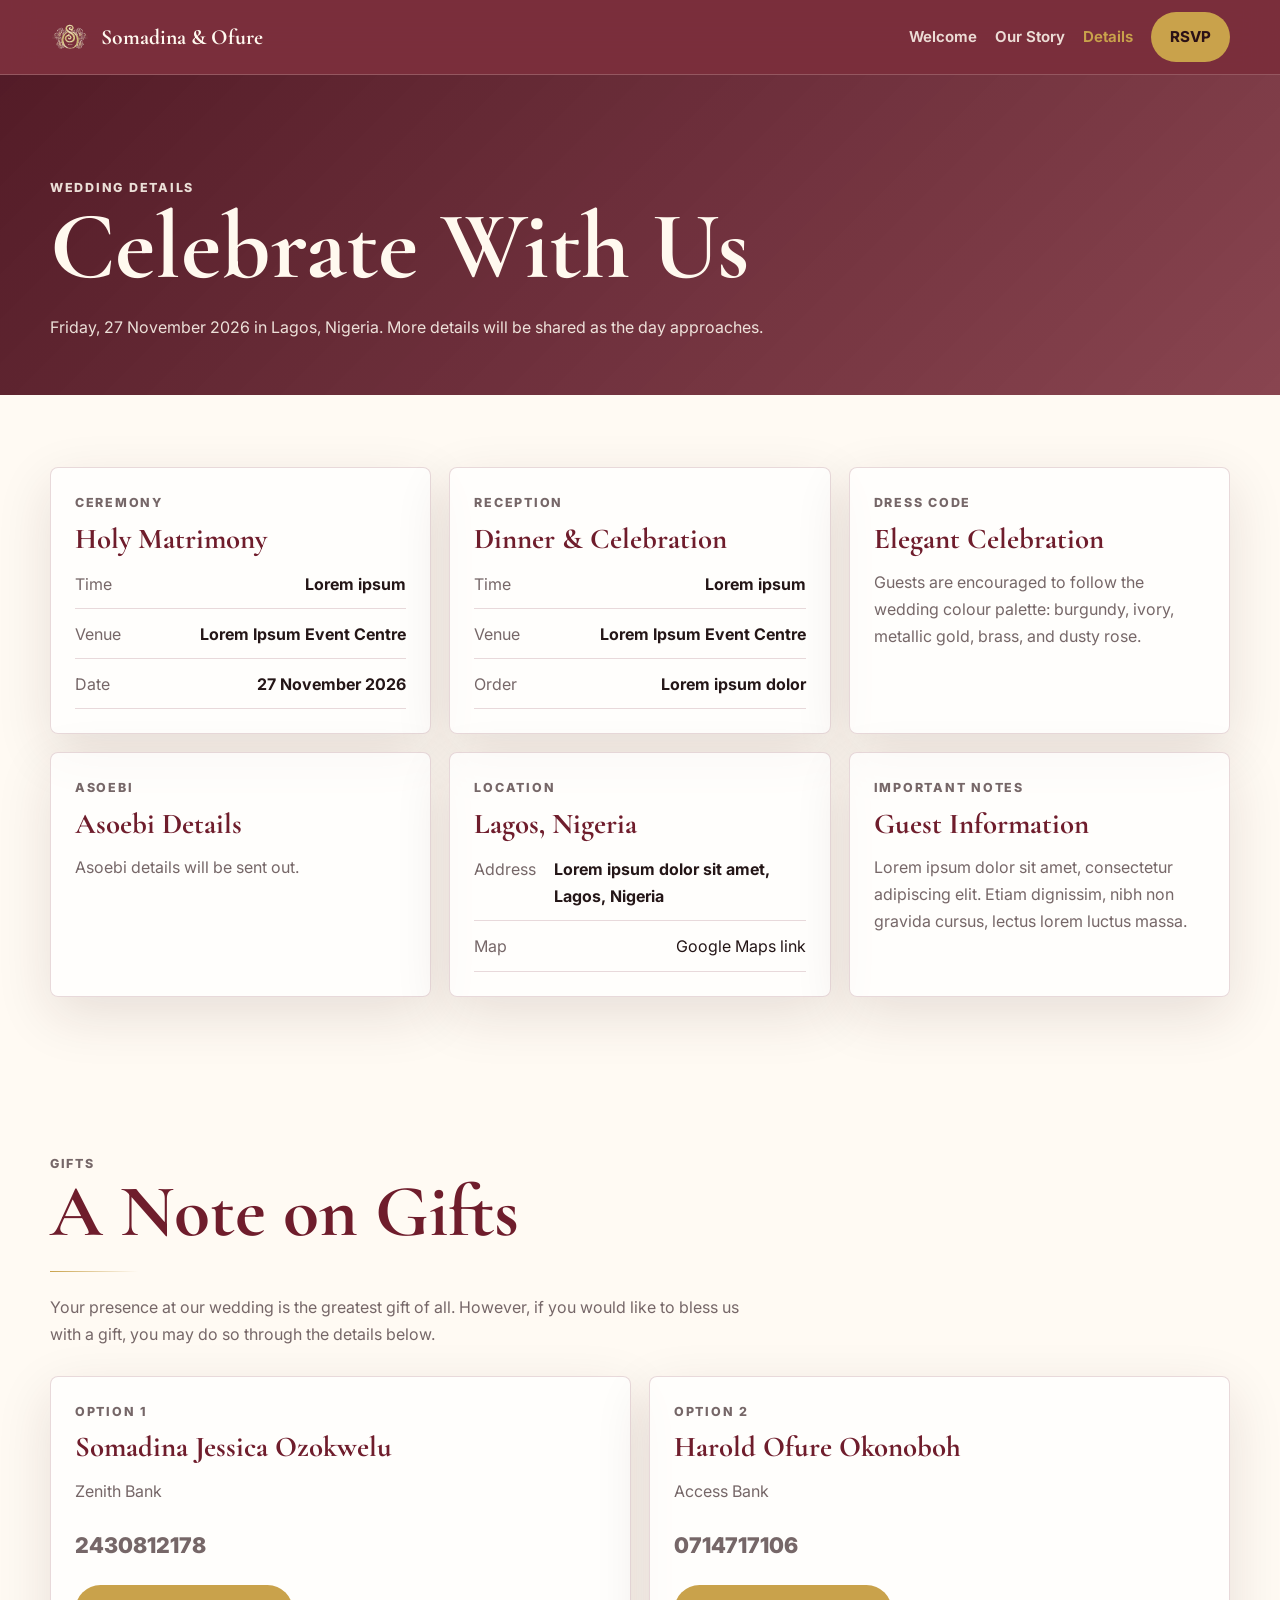
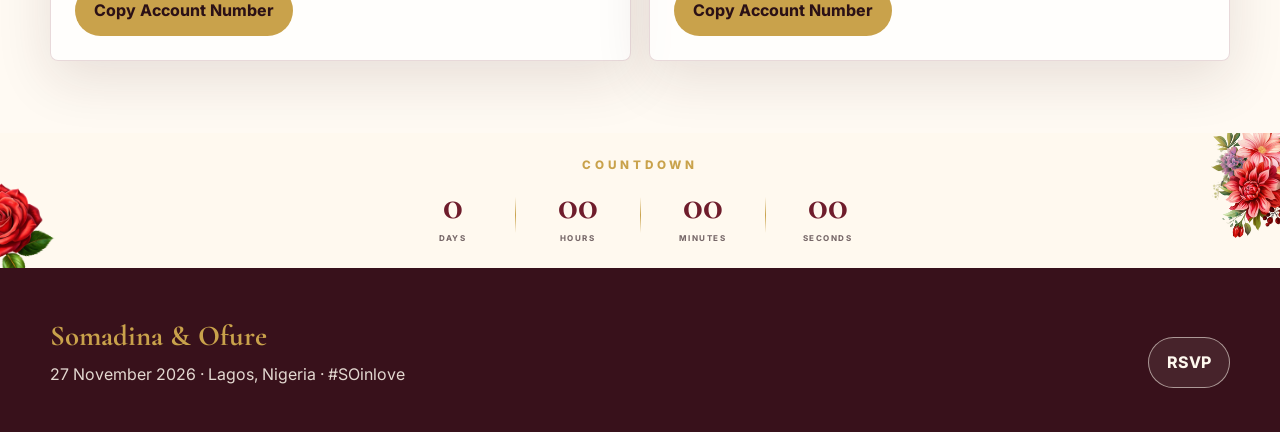
==== commit 85f99e3f: "image optimization" ====
--- a/details.html
+++ b/details.html
@@ -9,7 +9,7 @@
   <link rel="preconnect" href="https://fonts.gstatic.com" crossorigin>
   <link href="https://fonts.googleapis.com/css2?family=Cormorant+Garamond:wght@600;700&family=Inter:wght@400;600;700;800&display=swap" rel="stylesheet">
   <link rel="icon" href="assets/favicon and logo.png" type="image/png">
-  <link rel="stylesheet" href="css/styles.css?v=20260718-final">
+  <link rel="stylesheet" href="css/styles.css?v=20260718-imgopt">
 </head>
 <body style="--hero-image: url('Harold & Somadina/JH Intro-98.jpg');">
   <header class="site-header"><nav class="nav" aria-label="Main navigation"><a class="brand" href="index.html"><img class="brand-logo" src="assets/favicon and logo.png" alt="Somadina &amp; Ofure"><span>Somadina &amp; Ofure</span></a><button class="nav-toggle" type="button" data-nav-toggle aria-label="Open menu" aria-expanded="false"><span></span></button><div class="nav-links"><a href="welcome.html">Welcome</a><a href="story.html">Our Story</a><a href="details.html">Details</a><a class="rsvp-link" href="rsvp.html">RSVP</a></div></nav></header>
@@ -47,8 +47,8 @@
     </section>
 
     <section class="welcome-countdown">
-      <img class="welcome-countdown-flower welcome-countdown-flower--bouquet" src="assets/—Pngtree—beautiful flower png free_13148852.png" alt="" aria-hidden="true">
-      <img class="welcome-countdown-flower welcome-countdown-flower--rose" src="assets/—Pngtree—red rose flower clipart illustration_17162668.png" alt="" aria-hidden="true">
+      <img class="welcome-countdown-flower welcome-countdown-flower--bouquet" src="assets/—Pngtree—beautiful flower png free_13148852.webp" alt="" aria-hidden="true">
+      <img class="welcome-countdown-flower welcome-countdown-flower--rose" src="assets/—Pngtree—red rose flower clipart illustration_17162668.webp" alt="" aria-hidden="true">
       <div class="welcome-countdown-inner">
         <p class="countdown-eyebrow">Countdown</p>
         <div class="countdown-elegant" data-countdown aria-label="Countdown to the wedding">
--- a/css/styles.css
+++ b/css/styles.css
@@ -874,7 +874,7 @@
   position: absolute;
   inset: -24px;
   z-index: 0;
-  background-image: url('../assets/background_texture.png');
+  background-image: url('../assets/background_texture.jpg');
   background-size: cover;
   background-position: center;
   background-repeat: no-repeat;
@@ -1304,7 +1304,7 @@
   position: absolute;
   inset: -20px;
   z-index: 0;
-  background-image: url('../assets/background_texture.png');
+  background-image: url('../assets/background_texture.jpg');
   background-size: cover;
   background-position: center;
   background-repeat: no-repeat;
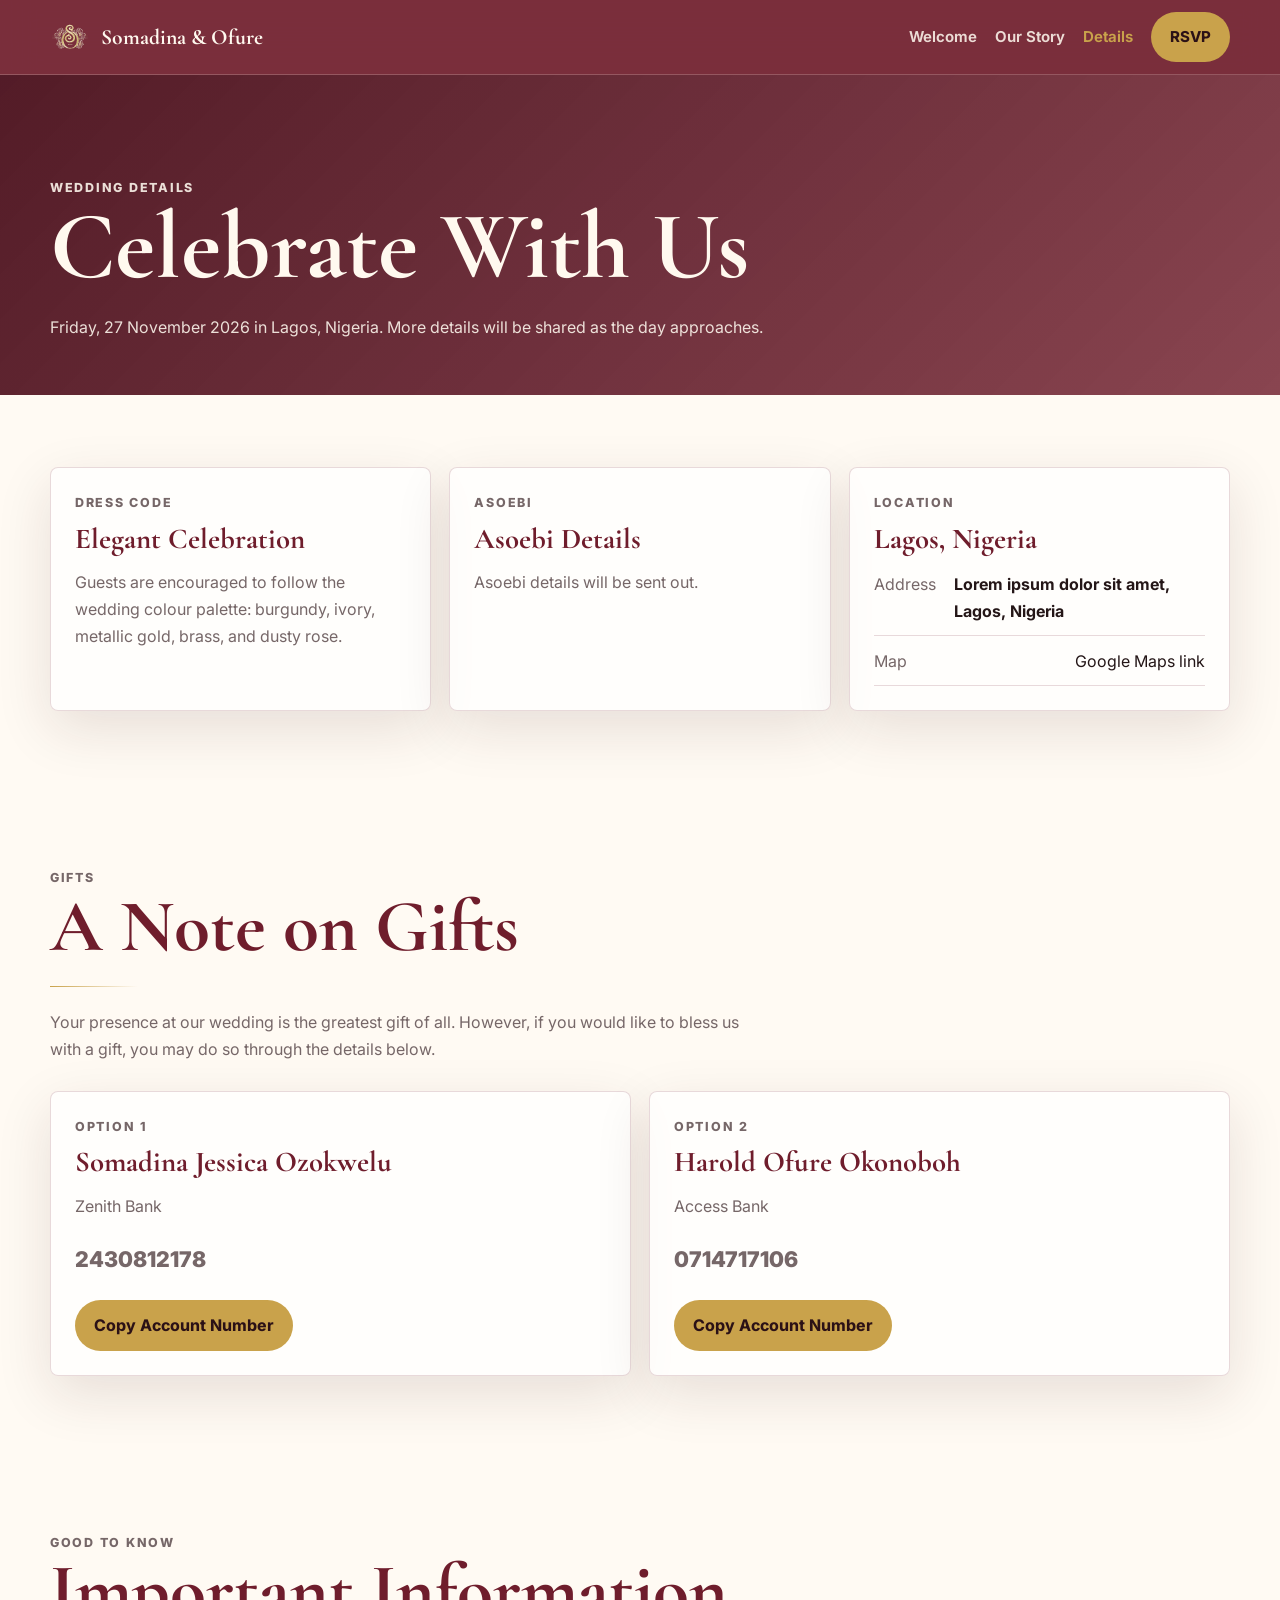
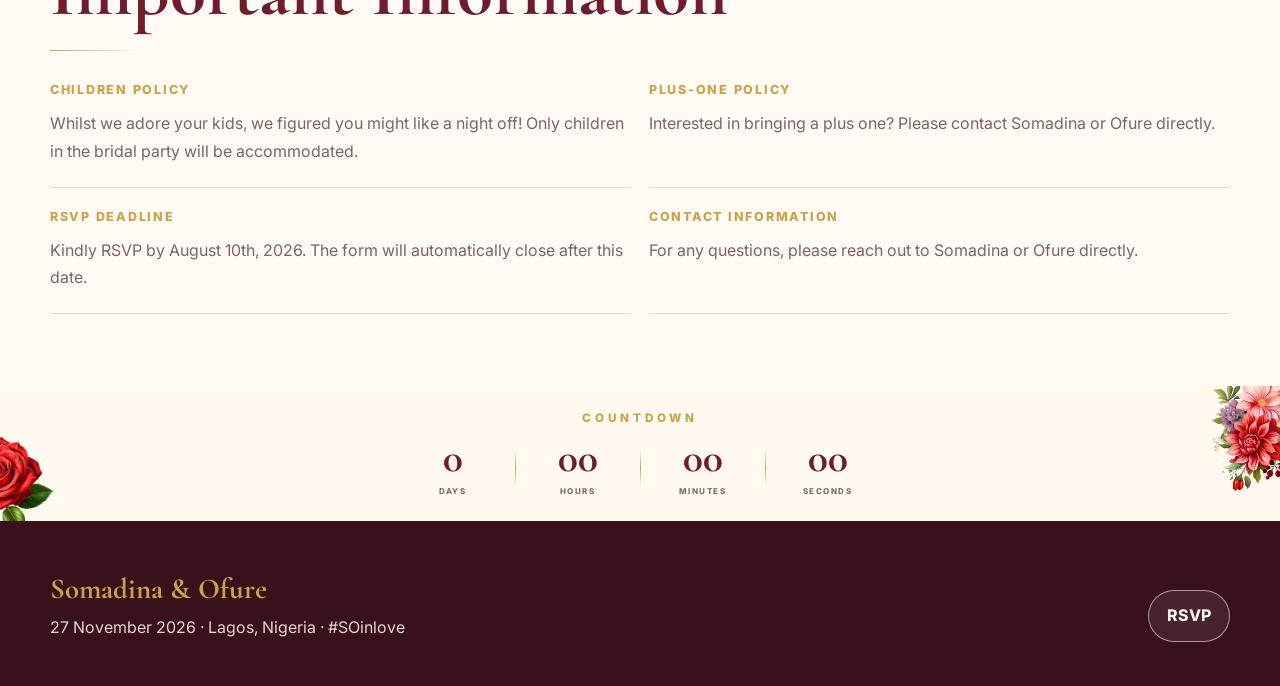
==== commit 9bf98031: "more changes" ====
--- a/details.html
+++ b/details.html
@@ -9,20 +9,17 @@
   <link rel="preconnect" href="https://fonts.gstatic.com" crossorigin>
   <link href="https://fonts.googleapis.com/css2?family=Cormorant+Garamond:wght@600;700&family=Inter:wght@400;600;700;800&display=swap" rel="stylesheet">
   <link rel="icon" href="assets/favicon and logo.png" type="image/png">
-  <link rel="stylesheet" href="css/styles.css?v=20260718-imgopt">
+  <link rel="stylesheet" href="css/styles.css?v=20260719-v2">
 </head>
-<body style="--hero-image: url('Harold & Somadina/JH Intro-98.jpg');">
+<body style="--hero-image: url('assets/gallery-large/Igba Nkwu/IMG_3108.jpg');">
   <header class="site-header"><nav class="nav" aria-label="Main navigation"><a class="brand" href="index.html"><img class="brand-logo" src="assets/favicon and logo.png" alt="Somadina &amp; Ofure"><span>Somadina &amp; Ofure</span></a><button class="nav-toggle" type="button" data-nav-toggle aria-label="Open menu" aria-expanded="false"><span></span></button><div class="nav-links"><a href="welcome.html">Welcome</a><a href="story.html">Our Story</a><a href="details.html">Details</a><a class="rsvp-link" href="rsvp.html">RSVP</a></div></nav></header>
   <main>
     <section class="page-hero"><div class="hero-inner"><p class="eyebrow">Wedding Details</p><h1>Celebrate With Us</h1><p>Friday, 27 November 2026 in Lagos, Nigeria. More details will be shared as the day approaches.</p></div></section>
     <section class="section">
       <div class="grid grid-3">
-        <article class="card card-pad reveal"><p class="eyebrow">Ceremony</p><h3>Holy Matrimony</h3><ul class="details-list"><li><span>Time</span><strong>Lorem ipsum</strong></li><li><span>Venue</span><strong>Lorem Ipsum Event Centre</strong></li><li><span>Date</span><strong>27 November 2026</strong></li></ul></article>
-        <article class="card card-pad reveal"><p class="eyebrow">Reception</p><h3>Dinner &amp; Celebration</h3><ul class="details-list"><li><span>Time</span><strong>Lorem ipsum</strong></li><li><span>Venue</span><strong>Lorem Ipsum Event Centre</strong></li><li><span>Order</span><strong>Lorem ipsum dolor</strong></li></ul></article>
         <article class="card card-pad reveal"><p class="eyebrow">Dress Code</p><h3>Elegant Celebration</h3><p>Guests are encouraged to follow the wedding colour palette: burgundy, ivory, metallic gold, brass, and dusty rose.</p></article>
         <article class="card card-pad reveal"><p class="eyebrow">Asoebi</p><h3>Asoebi Details</h3><p>Asoebi details will be sent out.</p></article>
         <article class="card card-pad reveal"><p class="eyebrow">Location</p><h3>Lagos, Nigeria</h3><ul class="details-list"><li><span>Address</span><strong>Lorem ipsum dolor sit amet, Lagos, Nigeria</strong></li><li><span>Map</span><a href="#">Google Maps link</a></li></ul></article>
-        <article class="card card-pad reveal"><p class="eyebrow">Important Notes</p><h3>Guest Information</h3><p>Lorem ipsum dolor sit amet, consectetur adipiscing elit. Etiam dignissim, nibh non gravida cursus, lectus lorem luctus massa.</p></article>
       </div>
     </section>
 
@@ -46,6 +43,28 @@
       </div>
     </section>
 
+    <section class="section">
+      <div class="section-title reveal"><p class="eyebrow">Good to Know</p><h2>Important Information</h2><div class="gold-divider"></div></div>
+      <div class="grid grid-2 info-grid">
+        <div class="info-item reveal">
+          <p class="eyebrow">Children Policy</p>
+          <p>Whilst we adore your kids, we figured you might like a night off! Only children in the bridal party will be accommodated.</p>
+        </div>
+        <div class="info-item reveal">
+          <p class="eyebrow">Plus-One Policy</p>
+          <p>Interested in bringing a plus one? Please contact Somadina or Ofure directly.</p>
+        </div>
+        <div class="info-item reveal">
+          <p class="eyebrow">RSVP Deadline</p>
+          <p>Kindly RSVP by August 10th, 2026. The form will automatically close after this date.</p>
+        </div>
+        <div class="info-item reveal">
+          <p class="eyebrow">Contact Information</p>
+          <p>For any questions, please reach out to Somadina or Ofure directly.</p>
+        </div>
+      </div>
+    </section>
+
     <section class="welcome-countdown">
       <img class="welcome-countdown-flower welcome-countdown-flower--bouquet" src="assets/—Pngtree—beautiful flower png free_13148852.webp" alt="" aria-hidden="true">
       <img class="welcome-countdown-flower welcome-countdown-flower--rose" src="assets/—Pngtree—red rose flower clipart illustration_17162668.webp" alt="" aria-hidden="true">
@@ -65,6 +84,6 @@
   </main>
   <div class="toast" data-toast role="status" aria-live="polite"></div>
   <footer class="site-footer"><div class="footer-inner"><div><strong>Somadina &amp; Ofure</strong><span>27 November 2026 &middot; Lagos, Nigeria &middot; #SOinlove</span></div><a class="btn btn-secondary" href="rsvp.html">RSVP</a></div></footer>
-  <script src="js/main.js?v=20260718-final"></script>
+  <script src="js/main.js?v=20260719-v2"></script>
 </body>
 </html>
--- a/css/styles.css
+++ b/css/styles.css
@@ -370,6 +370,20 @@
 
 .details-list span:first-child {
   color: var(--muted-text);
+}
+
+.info-grid {
+  margin-top: 8px;
+}
+
+.info-item {
+  padding-bottom: 22px;
+  border-bottom: 1px solid var(--border-color);
+}
+
+.info-item p:last-child {
+  color: var(--muted-text);
+  margin: 0;
 }
 
 .gallery-grid {
@@ -530,6 +544,19 @@
   display: flex;
 }
 
+.photo-viewer-title {
+  flex: 0 0 auto;
+  margin: 0 0 12px;
+  font-family: "Cormorant Garamond", Georgia, serif;
+  font-weight: 700;
+  font-size: clamp(1rem, 2.4vw, 1.6rem);
+  letter-spacing: 0.04em;
+  text-transform: uppercase;
+  color: var(--metallic-gold);
+  text-align: center;
+  min-height: 1.2em;
+}
+
 .photo-viewer-stage {
   flex: 1 1 auto;
   min-height: 0;
@@ -1435,7 +1462,7 @@
   display: flex;
   align-items: center;
   justify-content: center;
-  margin-bottom: clamp(6px, 3vh, 20px);
+  margin-bottom: clamp(15px, 7.5vh, 50px);
 }
 
 .welcome-invite {
@@ -1450,8 +1477,8 @@
 .welcome-story {
   position: absolute;
   z-index: 2;
-  left: 4%;
-  bottom: -9%;
+  left: -6%;
+  bottom: -23%;
   display: flex;
   flex-direction: column;
   align-items: center;
@@ -1493,6 +1520,17 @@
   color: var(--burgundy);
 }
 
+/* Tier 1 (mobile, stacked layout): the polaroid needs a deeper drop than
+   on desktop to clear the invite's printed date line, since the invite
+   is proportionally much smaller here and the polaroid takes up a
+   bigger share of its height. Confirmed against the margin-bottom
+   overhang reserve on .welcome-cluster across common phone sizes. */
+@media (max-width: 699.98px) {
+  .welcome-story {
+    bottom: -30%;
+  }
+}
+
 /* --- Tier 2: two-column layout, width >= 700px --- */
 @media (min-width: 700px) {
   .welcome-hero-inner {
@@ -1549,11 +1587,11 @@
   }
 
   .welcome-invite {
-    height: clamp(160px, min(48vw, 58vh), 620px);
+    height: clamp(150px, min(42vw, 50vh), 580px);
   }
 
   .welcome-story-photo {
-    width: clamp(80px, min(19vw, 26vh), 300px);
+    width: clamp(74px, min(16vw, 22vh), 250px);
   }
 }
 
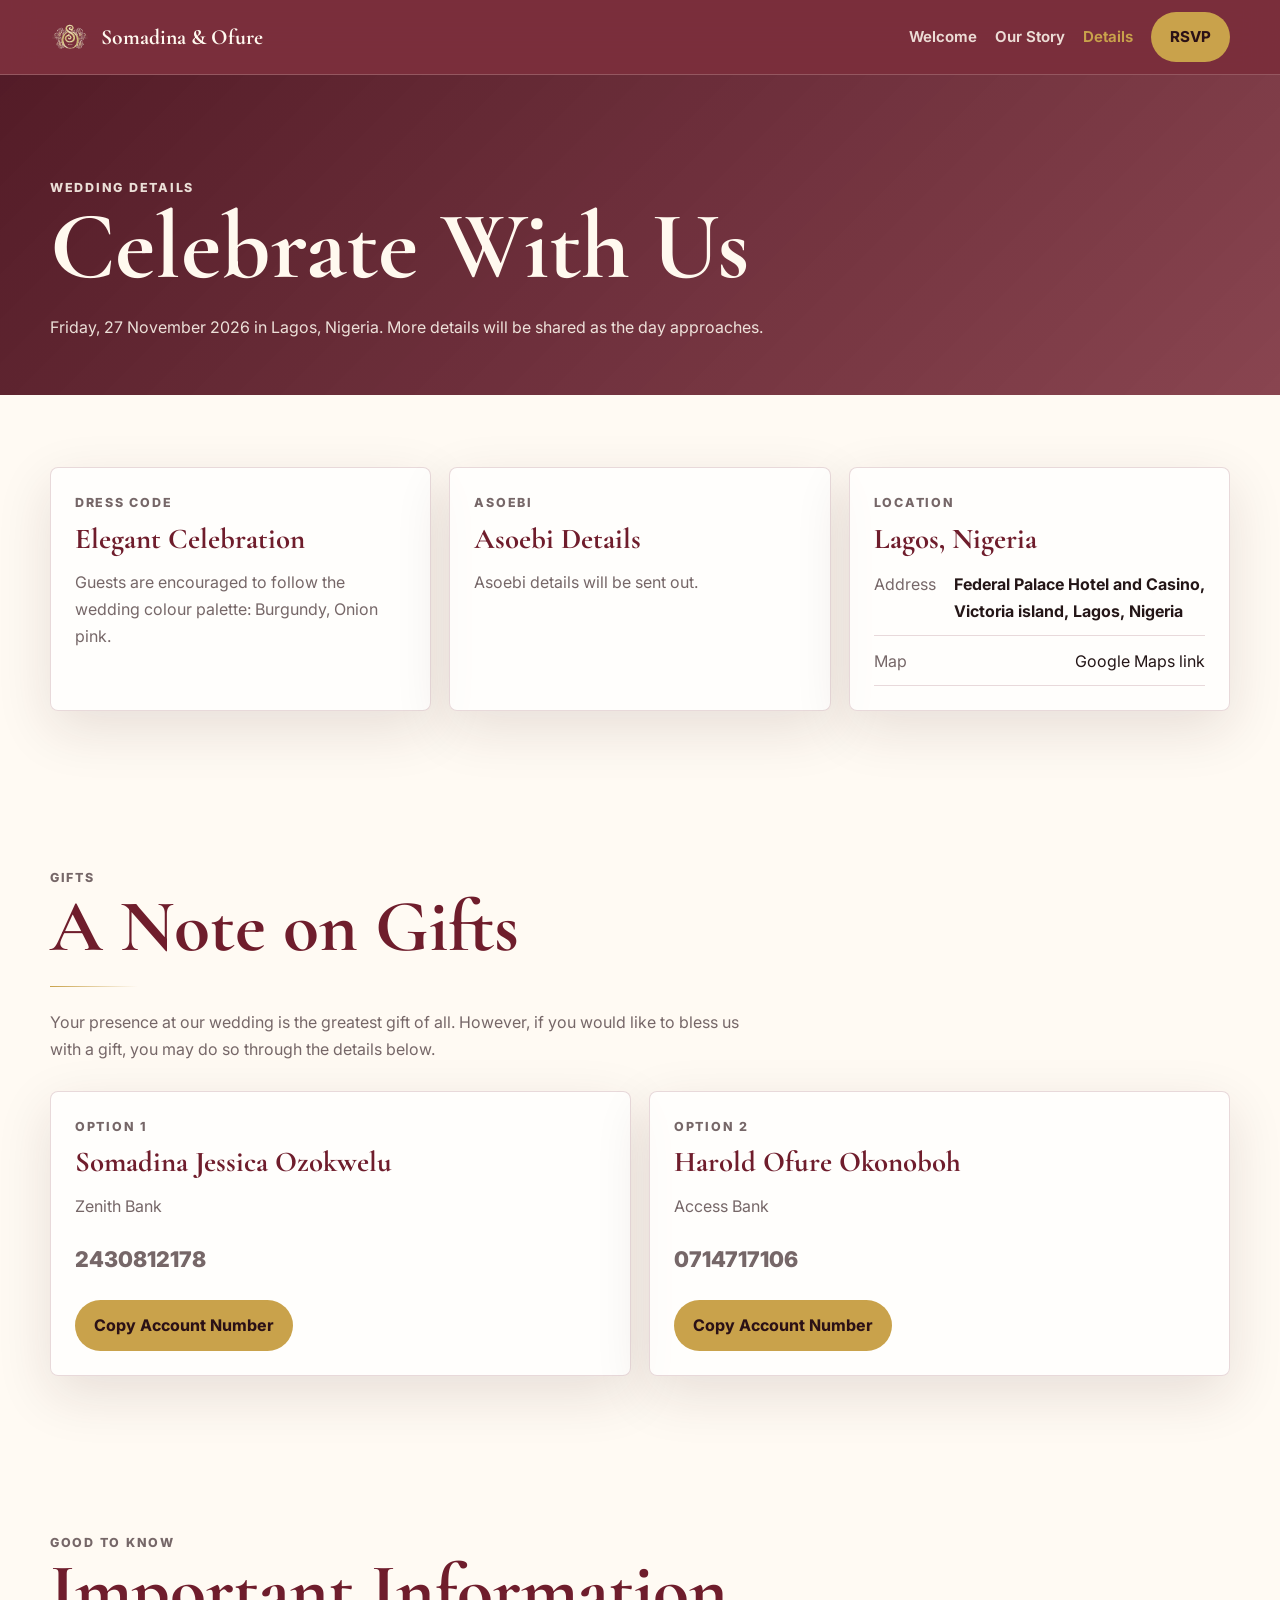
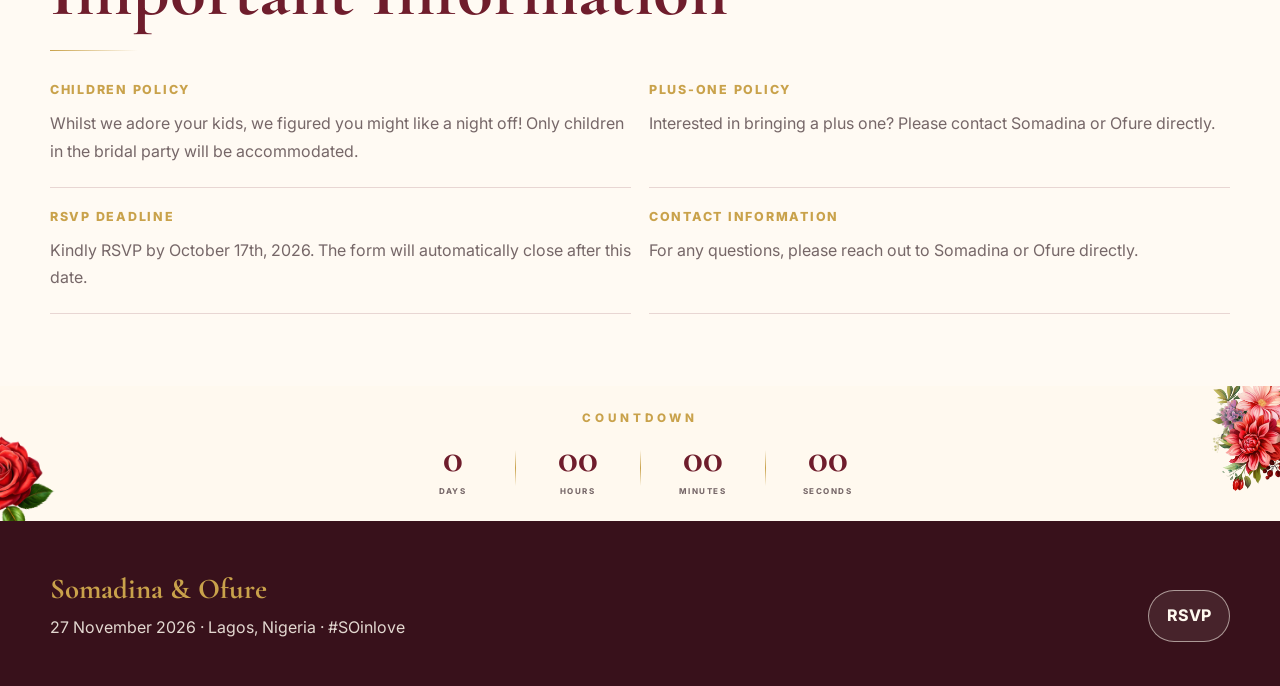
==== commit 90b991e0: "final changes" ====
--- a/details.html
+++ b/details.html
@@ -17,9 +17,9 @@
     <section class="page-hero"><div class="hero-inner"><p class="eyebrow">Wedding Details</p><h1>Celebrate With Us</h1><p>Friday, 27 November 2026 in Lagos, Nigeria. More details will be shared as the day approaches.</p></div></section>
     <section class="section">
       <div class="grid grid-3">
-        <article class="card card-pad reveal"><p class="eyebrow">Dress Code</p><h3>Elegant Celebration</h3><p>Guests are encouraged to follow the wedding colour palette: burgundy, ivory, metallic gold, brass, and dusty rose.</p></article>
+        <article class="card card-pad reveal"><p class="eyebrow">Dress Code</p><h3>Elegant Celebration</h3><p>Guests are encouraged to follow the wedding colour palette: Burgundy, Onion pink.</p></article>
         <article class="card card-pad reveal"><p class="eyebrow">Asoebi</p><h3>Asoebi Details</h3><p>Asoebi details will be sent out.</p></article>
-        <article class="card card-pad reveal"><p class="eyebrow">Location</p><h3>Lagos, Nigeria</h3><ul class="details-list"><li><span>Address</span><strong>Lorem ipsum dolor sit amet, Lagos, Nigeria</strong></li><li><span>Map</span><a href="#">Google Maps link</a></li></ul></article>
+        <article class="card card-pad reveal"><p class="eyebrow">Location</p><h3>Lagos, Nigeria</h3><ul class="details-list"><li><span>Address</span><strong>Federal Palace Hotel and Casino, Victoria island, Lagos, Nigeria</strong></li><li><span>Map</span><a href="https://maps.app.goo.gl/bnBntX47dF3GTzak7" target="_blank" rel="noopener noreferrer">Google Maps link</a></li></ul></article>
       </div>
     </section>
 
@@ -56,7 +56,7 @@
         </div>
         <div class="info-item reveal">
           <p class="eyebrow">RSVP Deadline</p>
-          <p>Kindly RSVP by August 10th, 2026. The form will automatically close after this date.</p>
+          <p>Kindly RSVP by October 17th, 2026. The form will automatically close after this date.</p>
         </div>
         <div class="info-item reveal">
           <p class="eyebrow">Contact Information</p>
